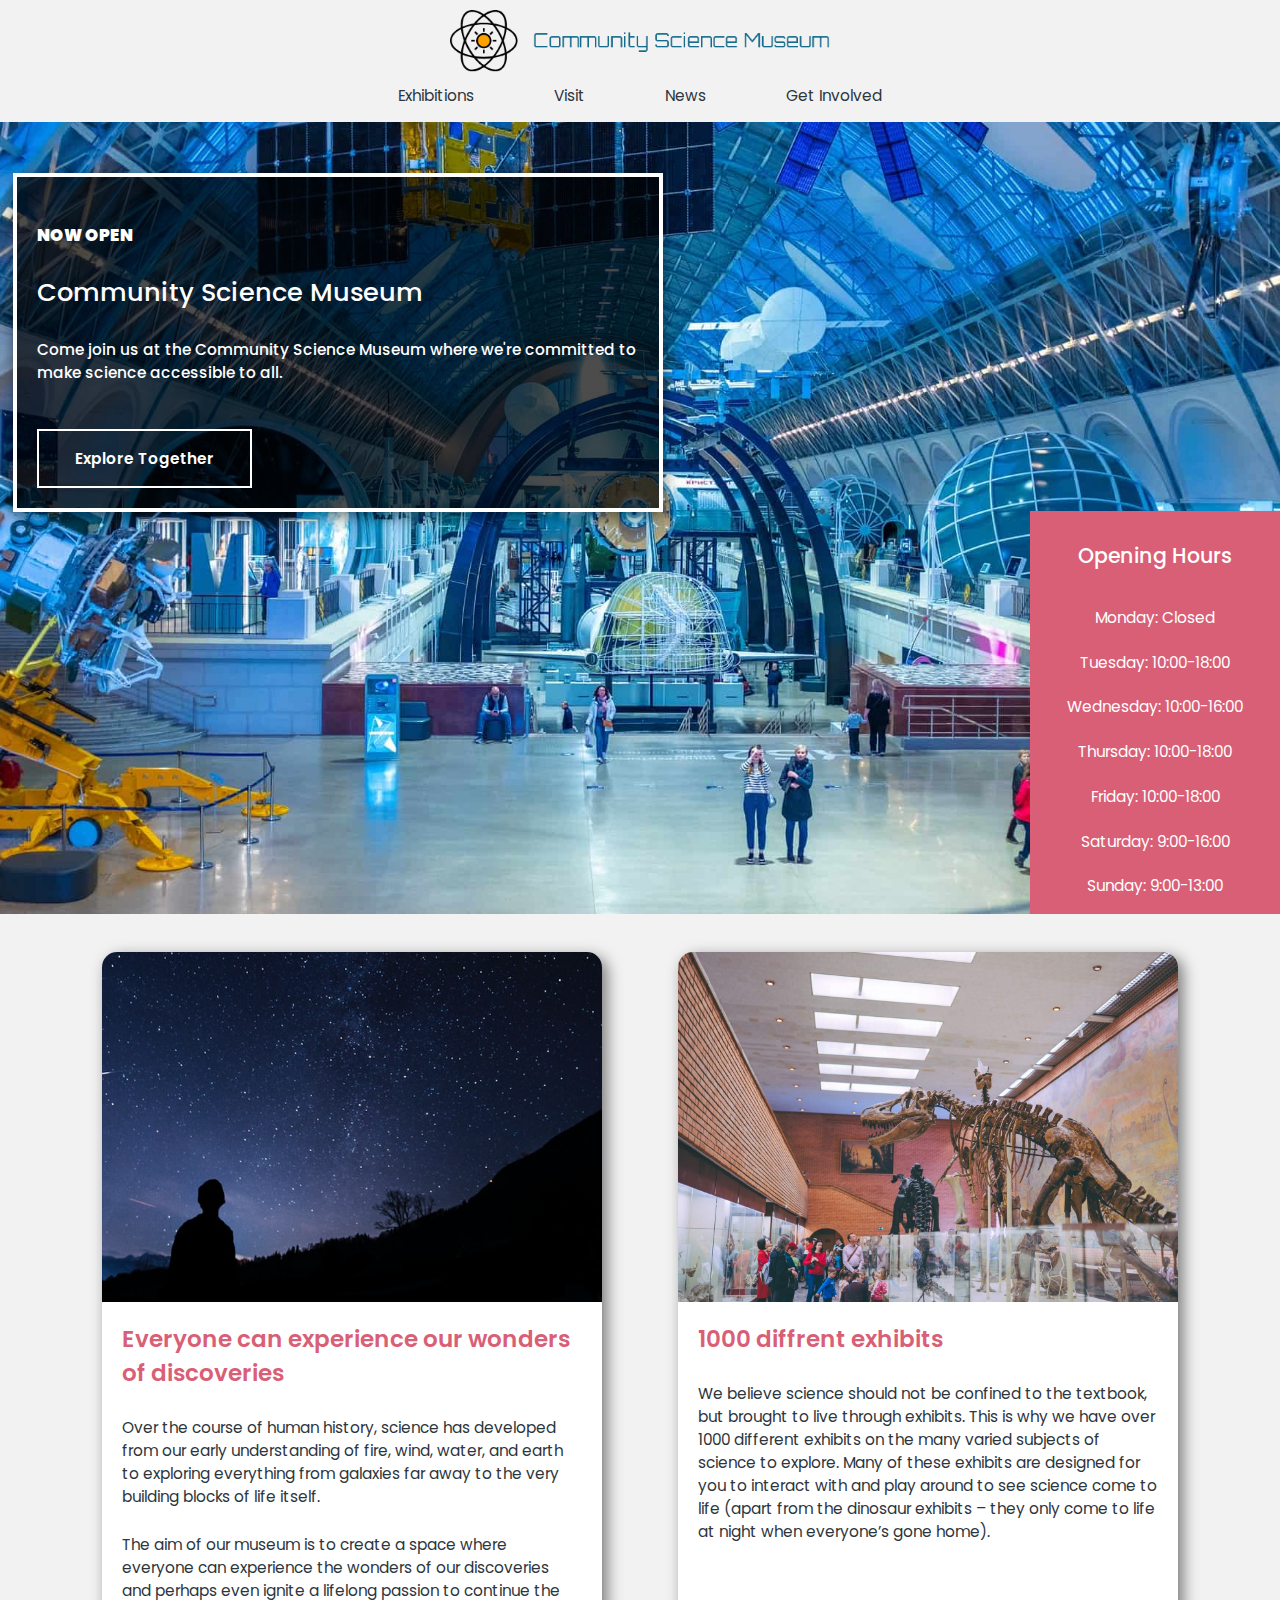
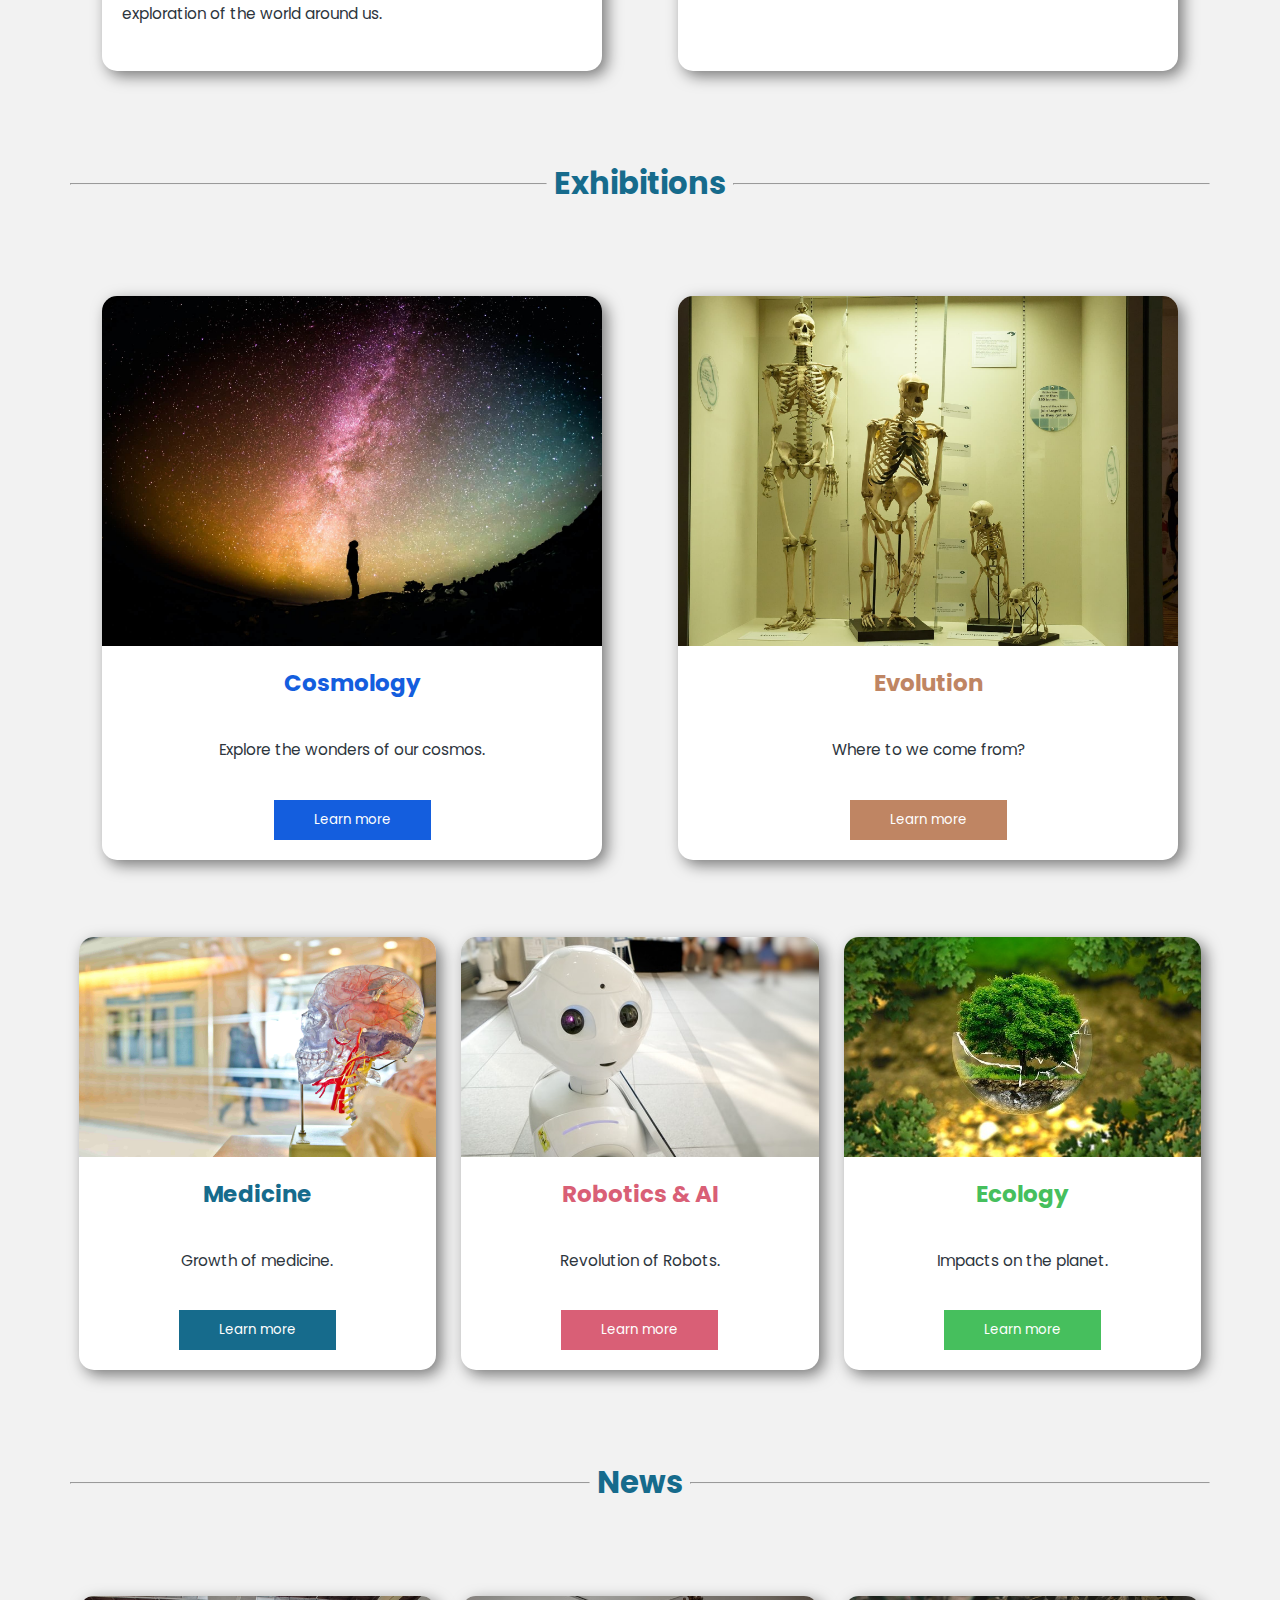
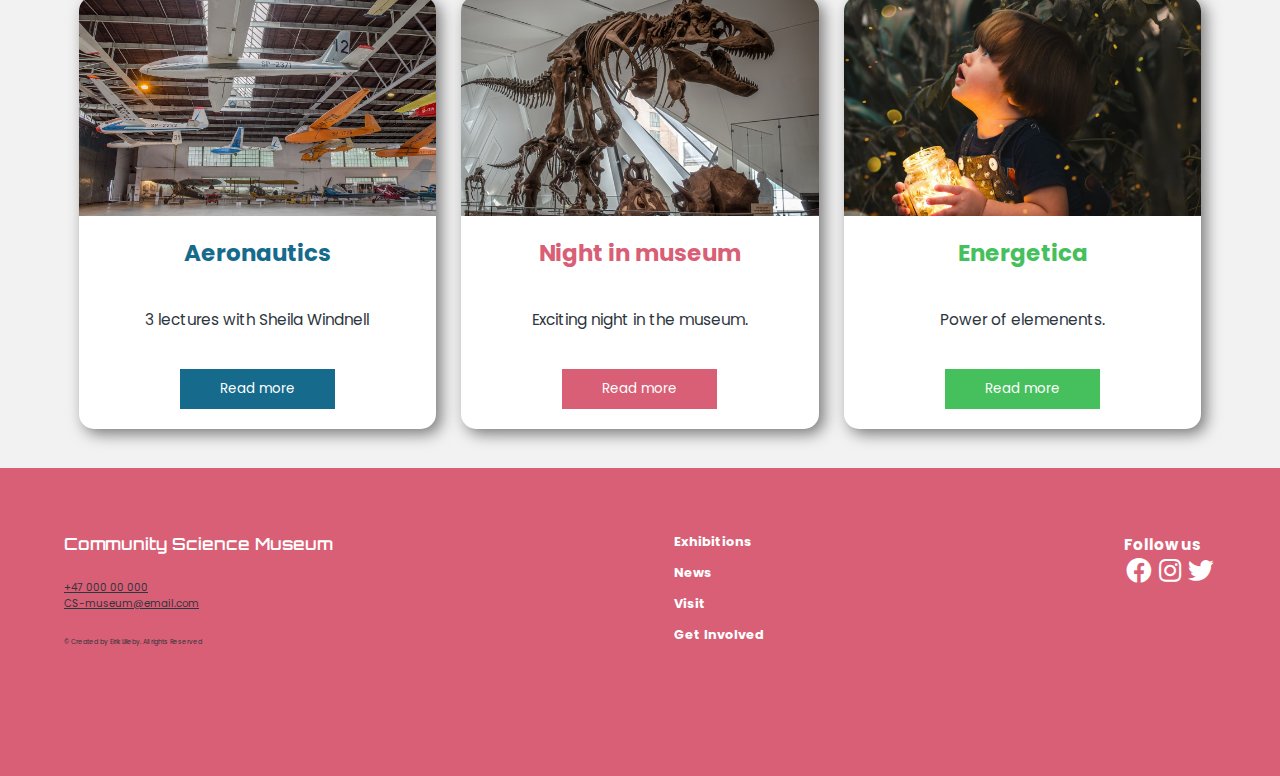
==== index.html @ 8a1fb594 "added explore with grid" ====
<!DOCTYPE html>
<html lang="en">
  <head>
    <meta charset="UTF-8" />
    <meta name="viewport" content="width=device-width, initial-scale=1.0" />
    <head>
      <meta
        name="description"
        content="Community Science Museum where we're committed to make science accessible to all. Many discoveries, many different exhibitons, news, visit, get involved."
      />
    </head>
    <link href="https://cdnjs.cloudflare.com/ajax/libs/font-awesome/5.12.1/css/all.min.css" rel="stylesheet" />
    <link rel="preconnect" href="https://fonts.gstatic.com" />
    <link href="https://fonts.googleapis.com/css2?family=Poppins:wght@400;500;600&display=swap" rel="stylesheet" />
    <link rel="preconnect" href="https://fonts.gstatic.com" />
    <link href="https://fonts.googleapis.com/css2?family=Orbitron:wght@400;700&display=swap" rel="stylesheet" />
    <link rel="stylesheet" href="/styles/style.css" />
    <title>Community Science Museum</title>
  </head>
  <body>
    <header>
      <a href="index.html">
        <img id="logo" src="/images/logo.png" alt="Community Science Museum Logo" />
      </a>
      <label class="hamburger-label" for="hamburger-menu"><i class="fas fa-bars"></i></label>
      <input type="checkbox" id="hamburger-menu" />
      <nav>
        <ul>
          <li><a href="#">Exhibitions</a></li>
          <li><a href="#">Visit</a></li>
          <li><a href="#">News</a></li>
          <li><a href="#">Get Involved</a></li>
        </ul>
      </nav>
    </header>
    <section class="hero">
      <div class="hero-container">
        <div class="container">
          <p><strong>NOW OPEN</strong></p>
          <h1>Community Science Museum</h1>
          <h2>Come join us at the Community Science Museum where we're committed to make science accessible to all.</h2>
          <a href="explore.html"><button class="explore-btn">Explore Together</button></a>
        </div>

        <div class="info">
          <h3>Opening Hours</h3>
          <p>Monday: Closed</p>
          <p>Tuesday: 10:00-18:00</p>
          <p>Wednesday: 10:00-16:00</p>
          <p>Thursday: 10:00-18:00</p>
          <p>Friday: 10:00-18:00</p>
          <p>Saturday: 9:00-16:00</p>
          <p>Sunday: 9:00-13:00</p>
        </div>
      </div>
    </section>

    <section class="info-section">
      <div class="card-container">
        <div class="card1">
          <div class="img-container">
            <img src="/images/discoveries.jpg" alt="Human looking up in the sky" />
          </div>
          <div class="text-container">
            <h4>Everyone can experience our wonders of discoveries</h4>
            <p>
              Over the course of human history, science has developed from our early understanding of fire, wind, water, and earth
              to exploring everything from galaxies far away to the very building blocks of life itself.
            </p>
            <p>
              The aim of our museum is to create a space where everyone can experience the wonders of our discoveries and perhaps
              even ignite a lifelong passion to continue the exploration of the world around us.
            </p>
          </div>
        </div>

        <div class="card1">
          <div class="img-container">
            <img src="/images/exihbits.jpg" alt="exhibtion with dinosaurs and many people" />
          </div>
          <div class="text-container">
            <h4>1000 diffrent exhibits</h4>
            <p>
              We believe science should not be confined to the textbook, but brought to live through exhibits. This is why we have
              over 1000 different exhibits on the many varied subjects of science to explore. Many of these exhibits are designed
              for you to interact with and play around to see science come to life (apart from the dinosaur exhibits – they only
              come to life at night when everyone’s gone home).
            </p>
          </div>
        </div>
      </div>
    </section>

    <section class="exhibition">
      <div class="title">
        <hr />
        <h5>Exhibitions</h5>
        <hr />
      </div>

      <div class="ex-container">
        <div class="card2">
          <div class="img-container2">
            <img src="/images/cosmos.jpg" alt="Human looking into the sky" />
          </div>
          <div class="text-container2">
            <h6 class="cosmo">Cosmology</h6>
            <p>Explore the wonders of our cosmos.</p>
            <button class="card-btn card-btn1">Learn more</button>
          </div>
        </div>

        <div class="card2">
          <div class="img-container2"><img src="/images/evolution.jpg" alt="Three Skeletons in different sizes" /></div>
          <div class="text-container2">
            <h6 class="evo">Evolution</h6>
            <p>Where to we come from?</p>
            <button class="card-btn card-btn2">Learn more</button>
          </div>
        </div>
      </div>

      <div class="ex-container2">
        <div class="card3">
          <div class="img-container3"><img src="/images/biology.jpg" alt="a transparent skull" /></div>
          <div class="text-container3">
            <h6 class="bio">Medicine</h6>
            <p>Growth of medicine.</p>
            <button class="card-btn card-btn3">Learn more</button>
          </div>
        </div>

        <div class="card3">
          <div class="img-container3"><img src="/images/robot.jpg" alt="A little AI robot" /></div>
          <div class="text-container3">
            <h6 class="robot">Robotics & AI</h6>
            <p>Revolution of Robots.</p>
            <button class="card-btn card-btn4">Learn more</button>
          </div>
        </div>

        <div class="card3">
          <div class="img-container3"><img src="/images/ecology.jpg" alt="Green tree in a broken glass" /></div>
          <div class="text-container3">
            <h6 class="eco">Ecology</h6>
            <p>Impacts on the planet.</p>
            <button class="card-btn card-btn5">Learn more</button>
          </div>
        </div>
      </div>
    </section>

    <section class="news">
      <div class="title">
        <hr />
        <h5>News</h5>
        <hr />
      </div>

      <div class="ex-container2">
        <div class="card3">
          <div class="img-container3"><img src="/images/aeuronautics.jpg" alt="Many planes in exhibtion" /></div>
          <div class="text-container3">
            <h6 class="bio">Aeronautics</h6>
            <p>3 lectures with Sheila Windnell</p>
            <button class="card-btn card-btn3">Read more</button>
          </div>
        </div>

        <div class="card3">
          <div class="img-container3"><img src="/images/night.jpg" alt="Many dinosaurs" /></div>
          <div class="text-container3">
            <h6 class="robot">Night in museum</h6>
            <p>Exciting night in the museum.</p>
            <button class="card-btn card-btn4">Read more</button>
          </div>
        </div>

        <div class="card3">
          <div class="img-container3"><img src="/images/energetica.jpg" alt="Kid holding a glass with energy" /></div>
          <div class="text-container3">
            <h6 class="eco">Energetica</h6>
            <p>Power of elemenents.</p>
            <button class="card-btn card-btn5">Read more</button>
          </div>
        </div>
      </div>
    </section>
    <footer>
      <div class="container-footer">
        <div class="footer1">
          <h4 class="title-footer">Community Science Museum</h4>
          <p class="contact">+47 000 00 000 <br />CS-museum@email.com</p>
          <p class="copy">&copy; Created by Eirik Lilleby. All rights Reserved</p>
        </div>
        <div class="footer2">
          <a href="exhibtions.html"><h5>Exhibitions</h5></a>
          <a href="news.html"><h5>News</h5></a>
          <a href="visit.html"><h5>Visit</h5></a>
          <a href="getinvolved.html"><h5>Get Involved</h5></a>
        </div>
        <div class="social-container">
          <h6>Follow us</h6>
          <i class="fab fa-facebook"></i>
          <i class="fab fa-instagram"></i>
          <i class="fab fa-twitter"></i>
        </div>
      </div>
    </footer>
  </body>
</html>
---- styles/style.css ----
/* GLOBAL STYLES */
* {
  margin: 0;
  padding: 0;
  box-sizing: border-box;
  font-family: "Poppins", sans-serif;
}

body {
  background: #f2f2f2;
}

html {
  font-size: 62.5%;
}

a,
li {
  color: #2d353d;
  text-decoration: none;
  list-style: none;
  font-size: 1.2rem;
  padding-bottom: 1rem;
}

h1 {
  font-size: 2rem;
  color: white;
  font-weight: 500;
}

h2 {
  font-size: 1.2rem;
  font-weight: 400;
}

h4 {
  color: #d95f76;
  font-size: 1.8rem;
  font-weight: 600;
}

h5 {
  font-size: 2.4rem;
  color: #166b8c;
}

h6 {
  font-size: 1.8rem;
}

p {
  color: #2d353d;
  font-size: 1.2rem;
}

/* NAV SECTION */

header {
  min-height: 12vh;
  z-index: 100;
  position: static;
}

#logo {
  width: 300px;
  padding: 10px;
}

nav,
#hamburger-menu {
  display: none;
}

nav li,
nav a {
  display: block;
}

nav a {
  text-align: center;
  padding: 2px 0;
}

nav a:hover {
  border: solid #2d353d 2px;
  color: #166b8c;
}

.hamburger-label {
  float: right;
  color: #2d353d;
  padding: 10px;
  font-size: 1.5rem;
  display: block;
  margin-top: 1.2rem;
}

#hamburger-menu:checked ~ nav {
  display: block;
}

/* MAIN PAGE */

.hero {
  min-height: 88vh;
  background: url(/images/community\ science\ museum.jpg);
  background-size: cover;
  background-position: center;
  display: flex;
}

.hero-container {
  width: 100%;
  position: relative;
}

.container {
  box-shadow: 0 5px 15px rgba(0, 0, 0, 0.5);
  background-color: rgba(0, 0, 0, 0.7);
  margin: 4rem 0 0 1rem;
  width: 350px;
  height: auto;
  padding: 20px;
  border: solid 4px white;
}

.container h2 {
  color: white;
  margin-top: 1rem;
  font-weight: 500;
}

.container p {
  color: white;
  font-size: 1.3rem;
  margin-bottom: 1rem;
  font-weight: 600;
}

.explore-btn {
  background: none;
  border: solid 2px white;
  cursor: pointer;
  color: white;
  font-size: 1.2rem;
  font-weight: 600;
  margin-top: 1.5rem;
  padding: 6px 12px;
  transition: 0.8s;
}

.explore-btn:hover {
  background: white;
  color: #d95f76;
}

.info {
  display: flex;
  flex-direction: column;
  align-items: center;
  padding: 10px;
  width: 170px;
  height: 260px;
  position: absolute;
  bottom: 0;
  right: 0;
  background: #d95f76;
}

.info h3 {
  color: white;
  font-weight: 500;
  margin-bottom: 1.5rem;
  font-size: 1.6rem;
}

.info p {
  color: white;
  font-size: 1.2rem;
  font-weight: 400;
  margin: 0.5rem auto;
}

/* INFO CARDS */

.info-section {
  min-height: 60vh;
  display: flex;
  justify-content: center;
}

.card-container {
  width: 90%;
  height: 80%;
  display: flex;
  justify-content: center;
  flex-wrap: wrap;
}

.card1 {
  margin-top: 4rem;
  width: 90%;
  background: white;
  box-shadow: 5px 5px 15px rgba(0, 0, 0, 0.5);
  border-radius: 15px;
  transition: 0.5s ease;
  margin: 3rem;
}

.img-container {
  width: 100%;
  height: 350px;
}

.img-container img {
  border-top-left-radius: 15px;
  border-top-right-radius: 15px;
  height: 100%;
  width: 100%;
  object-fit: cover;
  object-position: 20% 90%;
}

.text-container {
  padding: 20px;
  height: auto;
}

.text-container p {
  margin: 2rem 0;
}

/* EXHIBITONS & NEWS */

.exhibition {
  min-height: 100vh;
}

.title {
  width: 90%;
  display: flex;
  justify-content: center;
  align-items: center;
  margin: 4rem auto;
}

.title hr {
  width: 100%;
  color: #166b8c;
  margin: 0 0.5rem;
}

.ex-container {
  width: 90%;
  height: 80%;
  display: flex;
  margin: auto;
  justify-content: center;
  align-items: center;
  flex-wrap: wrap;
}

.card2 {
  width: 90%;
  height: auto;
  background: white;
  box-shadow: 5px 5px 15px rgba(0, 0, 0, 0.5);
  border-radius: 15px;
  transition: 0.5s ease;
  margin: 3rem 3rem;
}

.img-container2 {
  height: 350px;
}

.img-container2 img,
.img-container3 img {
  height: 100%;
  width: 100%;
  object-fit: cover;
  object-position: 50% 60%;
  border-top-left-radius: 15px;
  border-top-right-radius: 15px;
}

.text-container2,
.text-container3 {
  padding: 20px;
  height: auto;
  text-align: center;
}

.text-container2 p,
.text-container3 p {
  margin: 3rem 0rem;
}

.cosmo {
  color: #145ede;
}

.card-btn {
  padding: 6px 30px;
  border: none;
  color: white;
  transition: 0.8s;
  cursor: pointer;
}

.card-btn1 {
  background: #145ede;
}

.card-btn1:hover {
  color: #145ede;
  background: white;
  border: solid 1px #145ede;
}

.evo {
  color: #bf8563;
}

.card-btn2 {
  background: #bf8563;
}

.card-btn2:hover {
  color: #bf8563;
  background: white;
  border: solid 1px #bf8563;
}

.ex-container2 {
  width: 90%;
  height: auto;
  display: flex;
  margin: auto;
  justify-content: center;
  align-items: center;
  flex-wrap: wrap;
}

.card3 {
  width: 60%;
  height: auto;
  background: white;
  box-shadow: 5px 5px 15px rgba(0, 0, 0, 0.5);
  border-radius: 15px;
  transition: 0.5s ease;
  margin: 3rem 1rem;
}

.img-container3 {
  height: 220px;
}

.bio {
  color: #166b8c;
}

.card-btn3 {
  background: #166b8c;
}

.card-btn3:hover {
  color: #166b8c;
  background: white;
  border: solid 1px #166b8c;
}

.robot {
  color: #d95f76;
}

.card-btn4 {
  background: #d95f76;
}

.card-btn4:hover {
  color: #d95f76;
  background: white;
  border: solid 1px #d95f76;
}

.eco {
  color: #46bf5d;
}

.card-btn5 {
  background: #46bf5d;
}

.card-btn5:hover {
  color: #46bf5d;
  background: white;
  border: solid 1px #46bf5d;
}

/* FOOTER */

footer {
  min-height: 20vh;
  background: #d95f76;
  display: flex;
  justify-content: center;
  align-self: center;
  flex-wrap: wrap;
}

.container-footer {
  width: 90%;
  height: 30vh;
  margin-top: 3rem;
  display: flex;
  align-items: center;
  justify-content: space-between;
}

.title-footer {
  font-family: "Orbitron", sans-serif;
  color: white;
  font-size: 1.3rem;
}

.contact {
  font-size: 0.8rem;
  margin: 2rem 0;
  color: #2d353d;
  text-decoration: underline;
}

.copy {
  font-size: 0.5rem;
}

.footer1 {
  height: 80%;
}

.footer2 {
  height: 80%;
}

.footer2 h5 {
  color: white;
  font-size: 1rem;
  margin-bottom: 1rem;
}

.social-container {
  height: 80%;
  padding-left: 20px;
}

.fa-facebook,
.fa-instagram,
.fa-twitter {
  color: white;
  font-size: 2rem;
  padding: 2px;
  transition: 0.5s;
}

.fa-facebook:hover,
.fa-instagram:hover,
.fa-twitter:hover {
  color: #166b8c;
}

.social-container h6 {
  font-size: 1.2rem;
  color: white;
}

/* MEDIA QUEIRES */

@media (min-width: 768px) {
  /* NAV */

  #logo {
    width: 400px;
    display: flex;
    margin: auto;
  }
  nav {
    display: inline-block;
    display: flex;
    justify-content: center;
  }
  .hamburger-label {
    display: none;
  }
  nav a:hover {
    border: none;
  }
  ul {
    display: flex;
    justify-content: center;
  }
  nav a {
    padding: 2px 40px;
    display: inline-block;
  }

  /* HERO SECTION */

  .container {
    width: 450px;
  }
  .info {
    width: 200px;
  }

  /* INFO CARDS */
  .card-container {
    flex-wrap: nowrap;
  }

  /* EXHIBITONS */
  .ex-container,
  .ex-container2 {
    flex-wrap: nowrap;
  }
}

/* INFO CARDS */

@media (min-width: 992px) {
  /* GLOBAL STYLES */

  html {
    font-size: 80%;
  }

  /* HERO SECTION */

  .container {
    width: 650px;
    height: auto;
  }

  .container p {
    margin: 2rem 0;
  }

  .container h2 {
    margin: 2rem 0;
  }
  .explore-btn {
    padding: 16px 36px;
  }
  .info {
    width: 250px;
    height: auto;
  }
  .info h3 {
    margin-top: 1.5rem;
  }
  .info p {
    margin-top: 1.2rem;
  }

  /* INFO CARDS */
  .card1:hover {
    transform: scale(1.1);
  }

  /* EXHIBTION */
  .card2:hover {
    transform: scale(1.1);
  }
  .card3:hover {
    transform: scale(1.1);
  }
  .card3 {
    width: 31%;
  }

  .card-btn {
    padding: 10px 40px;
  }
}
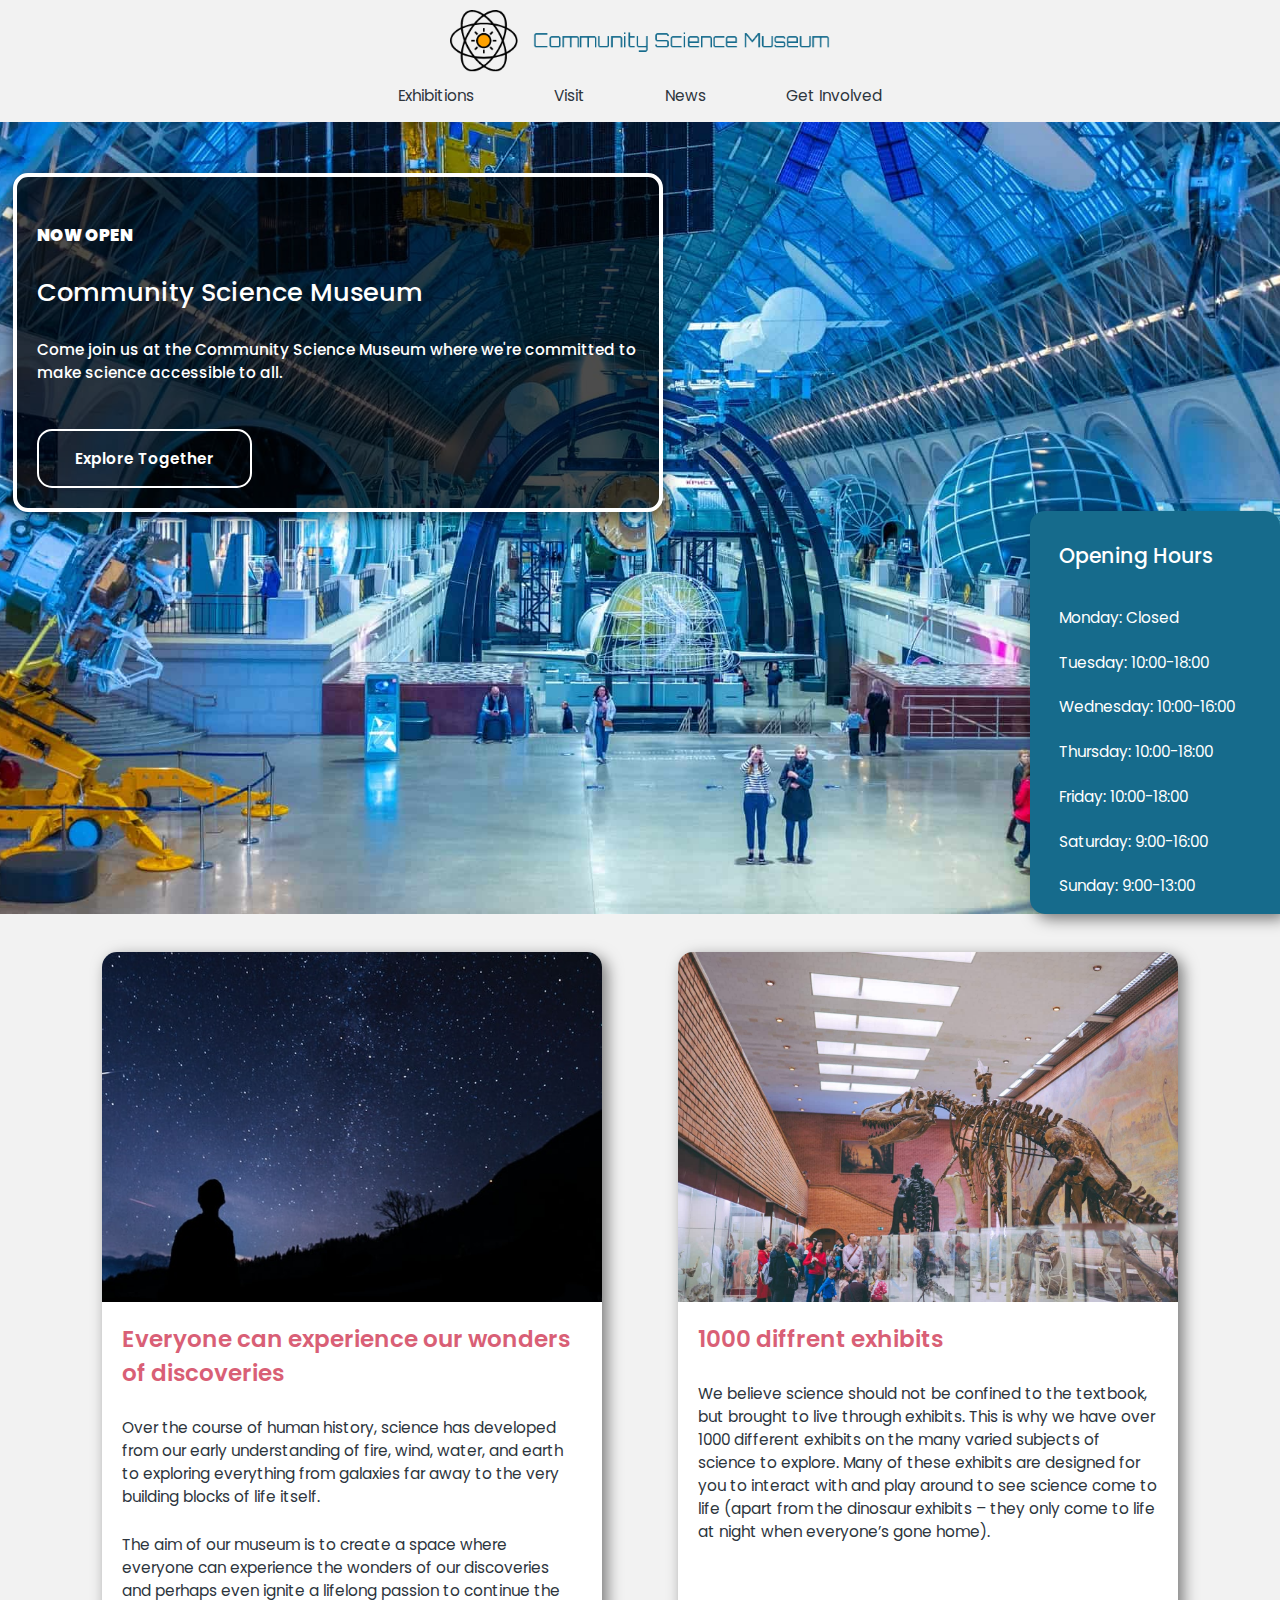
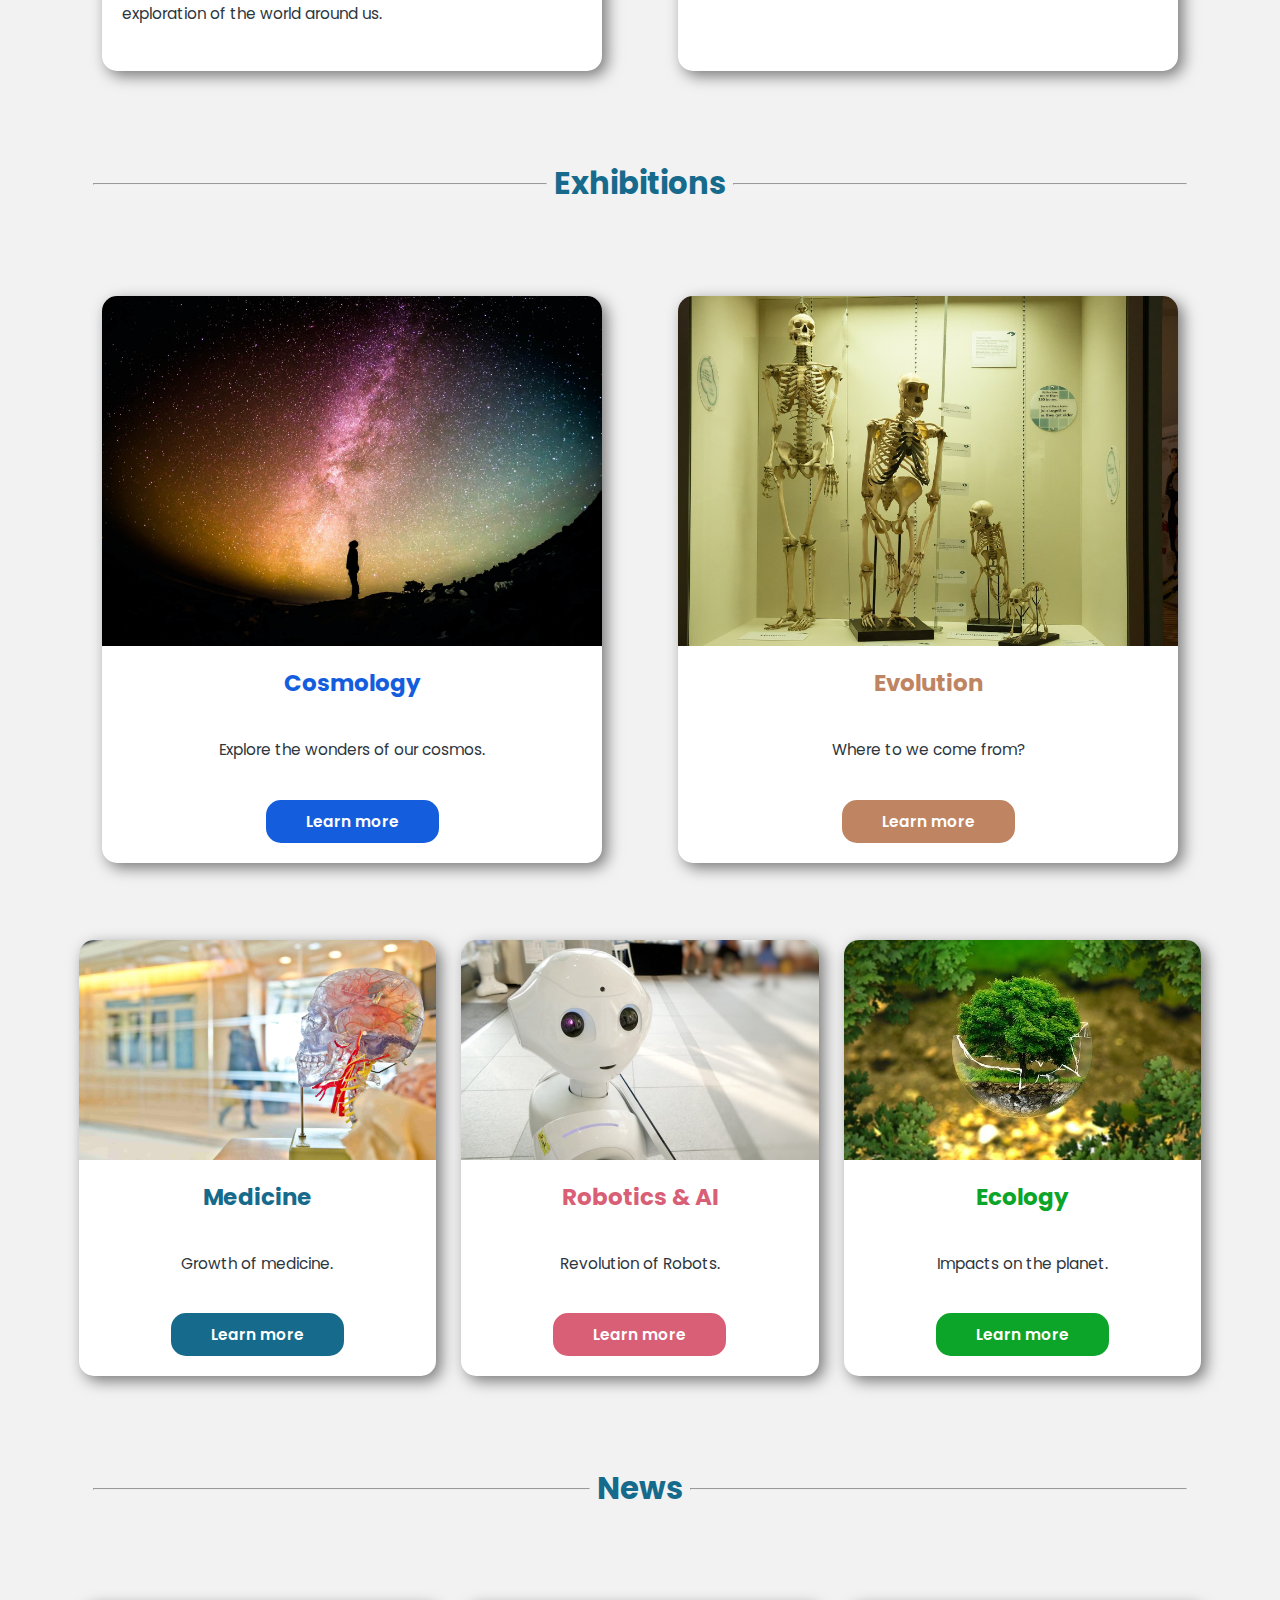
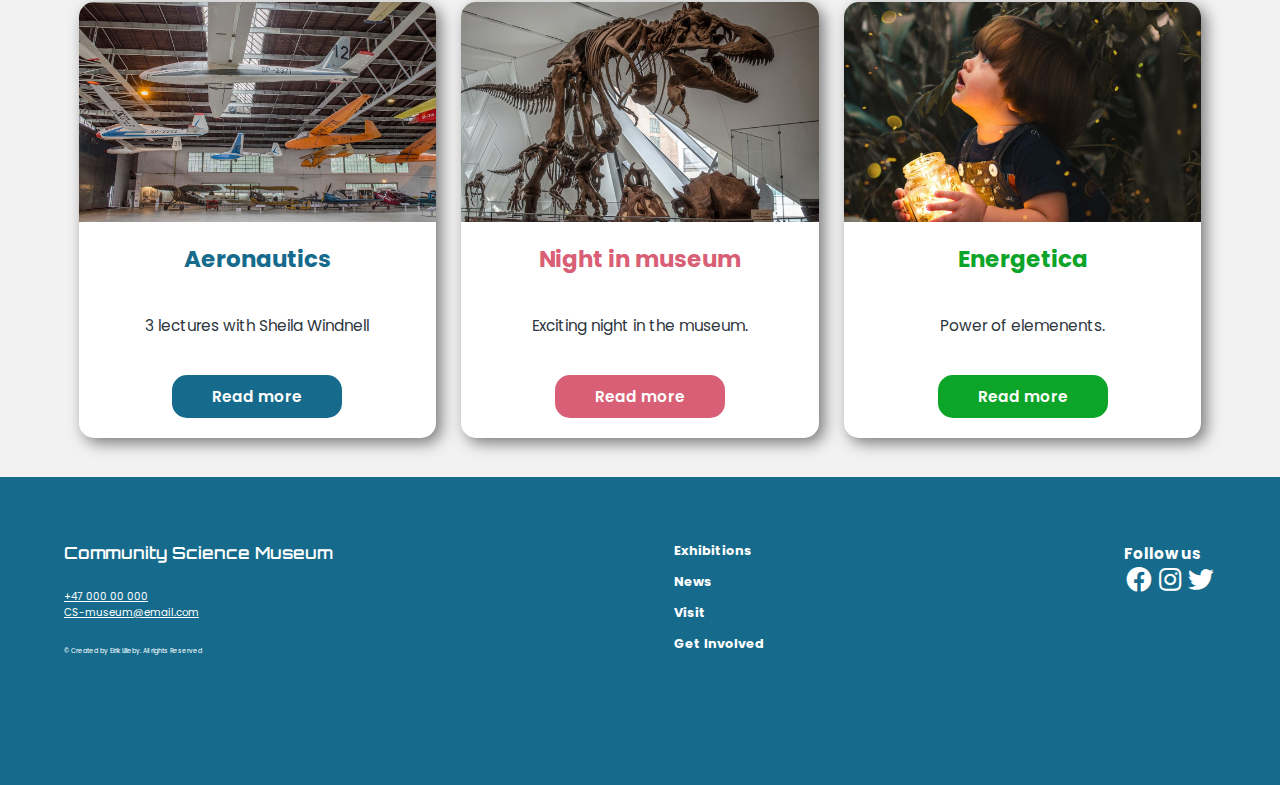
==== commit cddd97aa: "fininshed everything, contrast, links, media queires" ====
--- a/index.html
+++ b/index.html
@@ -6,7 +6,7 @@
     <head>
       <meta
         name="description"
-        content="Community Science Museum where we're committed to make science accessible to all. Many discoveries, many different exhibitons, news, visit, get involved."
+        content="Community Science Museum where we're committed to make science accessible to all. Many discoveries, many different exhibitons, news, visit us, get involved."
       />
     </head>
     <link href="https://cdnjs.cloudflare.com/ajax/libs/font-awesome/5.12.1/css/all.min.css" rel="stylesheet" />
@@ -20,16 +20,20 @@
   <body>
     <header>
       <a href="index.html">
-        <img id="logo" src="/images/logo.png" alt="Community Science Museum Logo" />
+        <img
+          id="logo"
+          src="/images/logo.png"
+          alt="Community Science Museum Logo. With a athem and a orange sun in the middle. "
+        />
       </a>
       <label class="hamburger-label" for="hamburger-menu"><i class="fas fa-bars"></i></label>
       <input type="checkbox" id="hamburger-menu" />
       <nav>
         <ul>
-          <li><a href="#">Exhibitions</a></li>
-          <li><a href="#">Visit</a></li>
-          <li><a href="#">News</a></li>
-          <li><a href="#">Get Involved</a></li>
+          <li><a href="exhibitions.html">Exhibitions</a></li>
+          <li><a href="visit.html">Visit</a></li>
+          <li><a href="news.html">News</a></li>
+          <li><a href="getinvolved.html">Get Involved</a></li>
         </ul>
       </nav>
     </header>
@@ -55,137 +59,152 @@
       </div>
     </section>
 
-    <section class="info-section">
-      <div class="card-container">
-        <div class="card1">
-          <div class="img-container">
-            <img src="/images/discoveries.jpg" alt="Human looking up in the sky" />
-          </div>
-          <div class="text-container">
-            <h4>Everyone can experience our wonders of discoveries</h4>
-            <p>
-              Over the course of human history, science has developed from our early understanding of fire, wind, water, and earth
-              to exploring everything from galaxies far away to the very building blocks of life itself.
-            </p>
-            <p>
-              The aim of our museum is to create a space where everyone can experience the wonders of our discoveries and perhaps
-              even ignite a lifelong passion to continue the exploration of the world around us.
-            </p>
-          </div>
-        </div>
-
-        <div class="card1">
-          <div class="img-container">
-            <img src="/images/exihbits.jpg" alt="exhibtion with dinosaurs and many people" />
-          </div>
-          <div class="text-container">
-            <h4>1000 diffrent exhibits</h4>
-            <p>
-              We believe science should not be confined to the textbook, but brought to live through exhibits. This is why we have
-              over 1000 different exhibits on the many varied subjects of science to explore. Many of these exhibits are designed
-              for you to interact with and play around to see science come to life (apart from the dinosaur exhibits – they only
-              come to life at night when everyone’s gone home).
-            </p>
-          </div>
-        </div>
-      </div>
-    </section>
-
-    <section class="exhibition">
-      <div class="title">
-        <hr />
-        <h5>Exhibitions</h5>
-        <hr />
-      </div>
-
-      <div class="ex-container">
-        <div class="card2">
-          <div class="img-container2">
-            <img src="/images/cosmos.jpg" alt="Human looking into the sky" />
-          </div>
-          <div class="text-container2">
-            <h6 class="cosmo">Cosmology</h6>
-            <p>Explore the wonders of our cosmos.</p>
-            <button class="card-btn card-btn1">Learn more</button>
-          </div>
-        </div>
-
-        <div class="card2">
-          <div class="img-container2"><img src="/images/evolution.jpg" alt="Three Skeletons in different sizes" /></div>
-          <div class="text-container2">
-            <h6 class="evo">Evolution</h6>
-            <p>Where to we come from?</p>
-            <button class="card-btn card-btn2">Learn more</button>
-          </div>
-        </div>
-      </div>
-
-      <div class="ex-container2">
-        <div class="card3">
-          <div class="img-container3"><img src="/images/biology.jpg" alt="a transparent skull" /></div>
-          <div class="text-container3">
-            <h6 class="bio">Medicine</h6>
-            <p>Growth of medicine.</p>
-            <button class="card-btn card-btn3">Learn more</button>
-          </div>
-        </div>
-
-        <div class="card3">
-          <div class="img-container3"><img src="/images/robot.jpg" alt="A little AI robot" /></div>
-          <div class="text-container3">
-            <h6 class="robot">Robotics & AI</h6>
-            <p>Revolution of Robots.</p>
-            <button class="card-btn card-btn4">Learn more</button>
-          </div>
-        </div>
-
-        <div class="card3">
-          <div class="img-container3"><img src="/images/ecology.jpg" alt="Green tree in a broken glass" /></div>
-          <div class="text-container3">
-            <h6 class="eco">Ecology</h6>
-            <p>Impacts on the planet.</p>
-            <button class="card-btn card-btn5">Learn more</button>
-          </div>
-        </div>
-      </div>
-    </section>
-
-    <section class="news">
-      <div class="title">
-        <hr />
-        <h5>News</h5>
-        <hr />
-      </div>
-
-      <div class="ex-container2">
-        <div class="card3">
-          <div class="img-container3"><img src="/images/aeuronautics.jpg" alt="Many planes in exhibtion" /></div>
-          <div class="text-container3">
-            <h6 class="bio">Aeronautics</h6>
-            <p>3 lectures with Sheila Windnell</p>
-            <button class="card-btn card-btn3">Read more</button>
-          </div>
-        </div>
-
-        <div class="card3">
-          <div class="img-container3"><img src="/images/night.jpg" alt="Many dinosaurs" /></div>
-          <div class="text-container3">
-            <h6 class="robot">Night in museum</h6>
-            <p>Exciting night in the museum.</p>
-            <button class="card-btn card-btn4">Read more</button>
-          </div>
-        </div>
-
-        <div class="card3">
-          <div class="img-container3"><img src="/images/energetica.jpg" alt="Kid holding a glass with energy" /></div>
-          <div class="text-container3">
-            <h6 class="eco">Energetica</h6>
-            <p>Power of elemenents.</p>
-            <button class="card-btn card-btn5">Read more</button>
-          </div>
-        </div>
-      </div>
-    </section>
+    <main>
+      <section class="info-section">
+        <div class="card-container">
+          <div class="card1">
+            <div class="img-container">
+              <img src="/images/discoveries.jpg" alt="Human looking up in blue sky with many stars" />
+            </div>
+            <div class="text-container">
+              <h4>Everyone can experience our wonders of discoveries</h4>
+              <p>
+                Over the course of human history, science has developed from our early understanding of fire, wind, water, and
+                earth to exploring everything from galaxies far away to the very building blocks of life itself.
+              </p>
+              <p>
+                The aim of our museum is to create a space where everyone can experience the wonders of our discoveries and
+                perhaps even ignite a lifelong passion to continue the exploration of the world around us.
+              </p>
+            </div>
+          </div>
+
+          <div class="card1">
+            <div class="img-container">
+              <img src="/images/exihbits.jpg" alt="exhibtion with dinosaurs and many people" />
+            </div>
+            <div class="text-container">
+              <h4>1000 diffrent exhibits</h4>
+              <p>
+                We believe science should not be confined to the textbook, but brought to live through exhibits. This is why we
+                have over 1000 different exhibits on the many varied subjects of science to explore. Many of these exhibits are
+                designed for you to interact with and play around to see science come to life (apart from the dinosaur exhibits –
+                they only come to life at night when everyone’s gone home).
+              </p>
+            </div>
+          </div>
+        </div>
+      </section>
+
+      <section class="exhibition">
+        <div class="title">
+          <hr />
+          <h5>Exhibitions</h5>
+          <hr />
+        </div>
+
+        <div class="ex-container">
+          <div class="card2">
+            <div class="img-container2">
+              <img src="/images/cosmos.jpg" alt="Human looking into a colorful sky with many stars" />
+            </div>
+            <div class="text-container2">
+              <h6 class="cosmo">Cosmology</h6>
+              <p>Explore the wonders of our cosmos.</p>
+              <a href="exhibitions.html#cosmos"><button class="card-btn card-btn1">Learn more</button></a>
+            </div>
+          </div>
+
+          <div class="card2">
+            <div class="img-container2"><img src="/images/evolution.jpg" alt="Three Skeletons in different sizes" /></div>
+            <div class="text-container2">
+              <h6 class="evo">Evolution</h6>
+              <p>Where to we come from?</p>
+              <a href="exhibitions.html#evolution"><button class="card-btn card-btn2">Learn more</button></a>
+            </div>
+          </div>
+        </div>
+
+        <div class="ex-container2">
+          <div class="card3">
+            <div class="img-container3"><img src="/images/biology.jpg" alt="a transparent skull" /></div>
+            <div class="text-container3">
+              <h6 class="bio">Medicine</h6>
+              <p>Growth of medicine.</p>
+              <a href="exhibitions.html#biology"><button class="card-btn card-btn3">Learn more</button></a>
+            </div>
+          </div>
+
+          <div class="card3">
+            <div class="img-container3"><img src="/images/robot.jpg" alt="A little white AI robot" /></div>
+            <div class="text-container3">
+              <h6 class="robot">Robotics & AI</h6>
+              <p>Revolution of Robots.</p>
+              <a href="exhibitions.html#robot"><button class="card-btn card-btn4">Learn more</button></a>
+            </div>
+          </div>
+
+          <div class="card3">
+            <div class="img-container3"><img src="/images/ecology.jpg" alt="Green tree in a broken glass" /></div>
+            <div class="text-container3">
+              <h6 class="eco">Ecology</h6>
+              <p>Impacts on the planet.</p>
+              <a href="exhibitions.html#ecology"><button class="card-btn card-btn5">Learn more</button></a>
+            </div>
+          </div>
+        </div>
+      </section>
+
+      <section class="news">
+        <div class="title">
+          <hr />
+          <h5>News</h5>
+          <hr />
+        </div>
+
+        <div class="ex-container2">
+          <div class="card3">
+            <div class="img-container3">
+              <img
+                src="/images/aeuronautics.jpg"
+                alt="Many different planes hanging in hangar. White plane, orange plane, blue plane and brown plan"
+              />
+            </div>
+            <div class="text-container3">
+              <h6 class="bio">Aeronautics</h6>
+              <p>3 lectures with Sheila Windnell</p>
+              <button class="card-btn card-btn3">Read more</button>
+            </div>
+          </div>
+
+          <div class="card3">
+            <div class="img-container3">
+              <img src="/images/night.jpg" alt="Bones of old dinosaurs standing in a exhibtion. tyranosaur rex." />
+            </div>
+            <div class="text-container3">
+              <h6 class="robot">Night in museum</h6>
+              <p>Exciting night in the museum.</p>
+              <button class="card-btn card-btn4">Read more</button>
+            </div>
+          </div>
+
+          <div class="card3">
+            <div class="img-container3">
+              <img
+                src="/images/energetica.jpg"
+                alt="a little kid holding a glass with sprouting energy with a big green plant in background"
+              />
+            </div>
+            <div class="text-container3">
+              <h6 class="eco">Energetica</h6>
+              <p>Power of elemenents.</p>
+              <button class="card-btn card-btn5">Read more</button>
+            </div>
+          </div>
+        </div>
+      </section>
+    </main>
+
     <footer>
       <div class="container-footer">
         <div class="footer1">
--- a/styles/style.css
+++ b/styles/style.css
@@ -83,7 +83,7 @@
 }
 
 nav a:hover {
-  border: solid #2d353d 2px;
+  font-weight: 600;
   color: #166b8c;
 }
 
@@ -123,6 +123,8 @@
   height: auto;
   padding: 20px;
   border: solid 4px white;
+  border-radius: 15px;
+  z-index: 2;
 }
 
 .container h2 {
@@ -148,24 +150,29 @@
   margin-top: 1.5rem;
   padding: 6px 12px;
   transition: 0.8s;
+  border-radius: 15px;
 }
 
 .explore-btn:hover {
   background: white;
-  color: #d95f76;
+  color: #166b8c;
 }
 
 .info {
   display: flex;
   flex-direction: column;
-  align-items: center;
   padding: 10px;
   width: 170px;
-  height: 260px;
+  height: 300px;
   position: absolute;
   bottom: 0;
   right: 0;
-  background: #d95f76;
+  background: #166b8c;
+  box-shadow: 5px 5px 15px rgba(0, 0, 0, 0.5);
+  border-bottom-left-radius: 15px;
+  border-top-left-radius: 15px;
+  border-top-right-radius: 15px;
+  z-index: 1;
 }
 
 .info h3 {
@@ -173,13 +180,14 @@
   font-weight: 500;
   margin-bottom: 1.5rem;
   font-size: 1.6rem;
+  margin-left: 1.5rem;
 }
 
 .info p {
   color: white;
   font-size: 1.2rem;
   font-weight: 400;
-  margin: 0.5rem auto;
+  margin: 0.5rem 0 0.5rem 1.5rem;
 }
 
 /* INFO CARDS */
@@ -238,7 +246,7 @@
 }
 
 .title {
-  width: 90%;
+  width: 86.5%;
   display: flex;
   justify-content: center;
   align-items: center;
@@ -305,8 +313,11 @@
   padding: 6px 30px;
   border: none;
   color: white;
+  font-weight: 600;
+  font-size: 1.2rem;
   transition: 0.8s;
   cursor: pointer;
+  border-radius: 15px;
 }
 
 .card-btn1 {
@@ -344,7 +355,7 @@
 }
 
 .card3 {
-  width: 60%;
+  width: 90%;
   height: auto;
   background: white;
   box-shadow: 5px 5px 15px rgba(0, 0, 0, 0.5);
@@ -386,24 +397,23 @@
 }
 
 .eco {
-  color: #46bf5d;
+  color: #0ca429;
 }
 
 .card-btn5 {
-  background: #46bf5d;
+  background: #0ca429;
 }
 
 .card-btn5:hover {
-  color: #46bf5d;
-  background: white;
-  border: solid 1px #46bf5d;
+  color: #0ca429;
+  background: white;
+  border: solid 1px#0CA429;
 }
 
 /* FOOTER */
-
 footer {
   min-height: 20vh;
-  background: #d95f76;
+  background: #166b8c;
   display: flex;
   justify-content: center;
   align-self: center;
@@ -428,12 +438,13 @@
 .contact {
   font-size: 0.8rem;
   margin: 2rem 0;
-  color: #2d353d;
+  color: white;
   text-decoration: underline;
 }
 
 .copy {
   font-size: 0.5rem;
+  color: white;
 }
 
 .footer1 {
@@ -448,6 +459,11 @@
   color: white;
   font-size: 1rem;
   margin-bottom: 1rem;
+  transition: 0.5s;
+}
+
+.footer2 h5:hover {
+  color: #2d353d;
 }
 
 .social-container {
@@ -467,7 +483,8 @@
 .fa-facebook:hover,
 .fa-instagram:hover,
 .fa-twitter:hover {
-  color: #166b8c;
+  color: #2d353d;
+  cursor: pointer;
 }
 
 .social-container h6 {
@@ -563,11 +580,6 @@
     margin-top: 1.2rem;
   }
 
-  /* INFO CARDS */
-  .card1:hover {
-    transform: scale(1.1);
-  }
-
   /* EXHIBTION */
   .card2:hover {
     transform: scale(1.1);
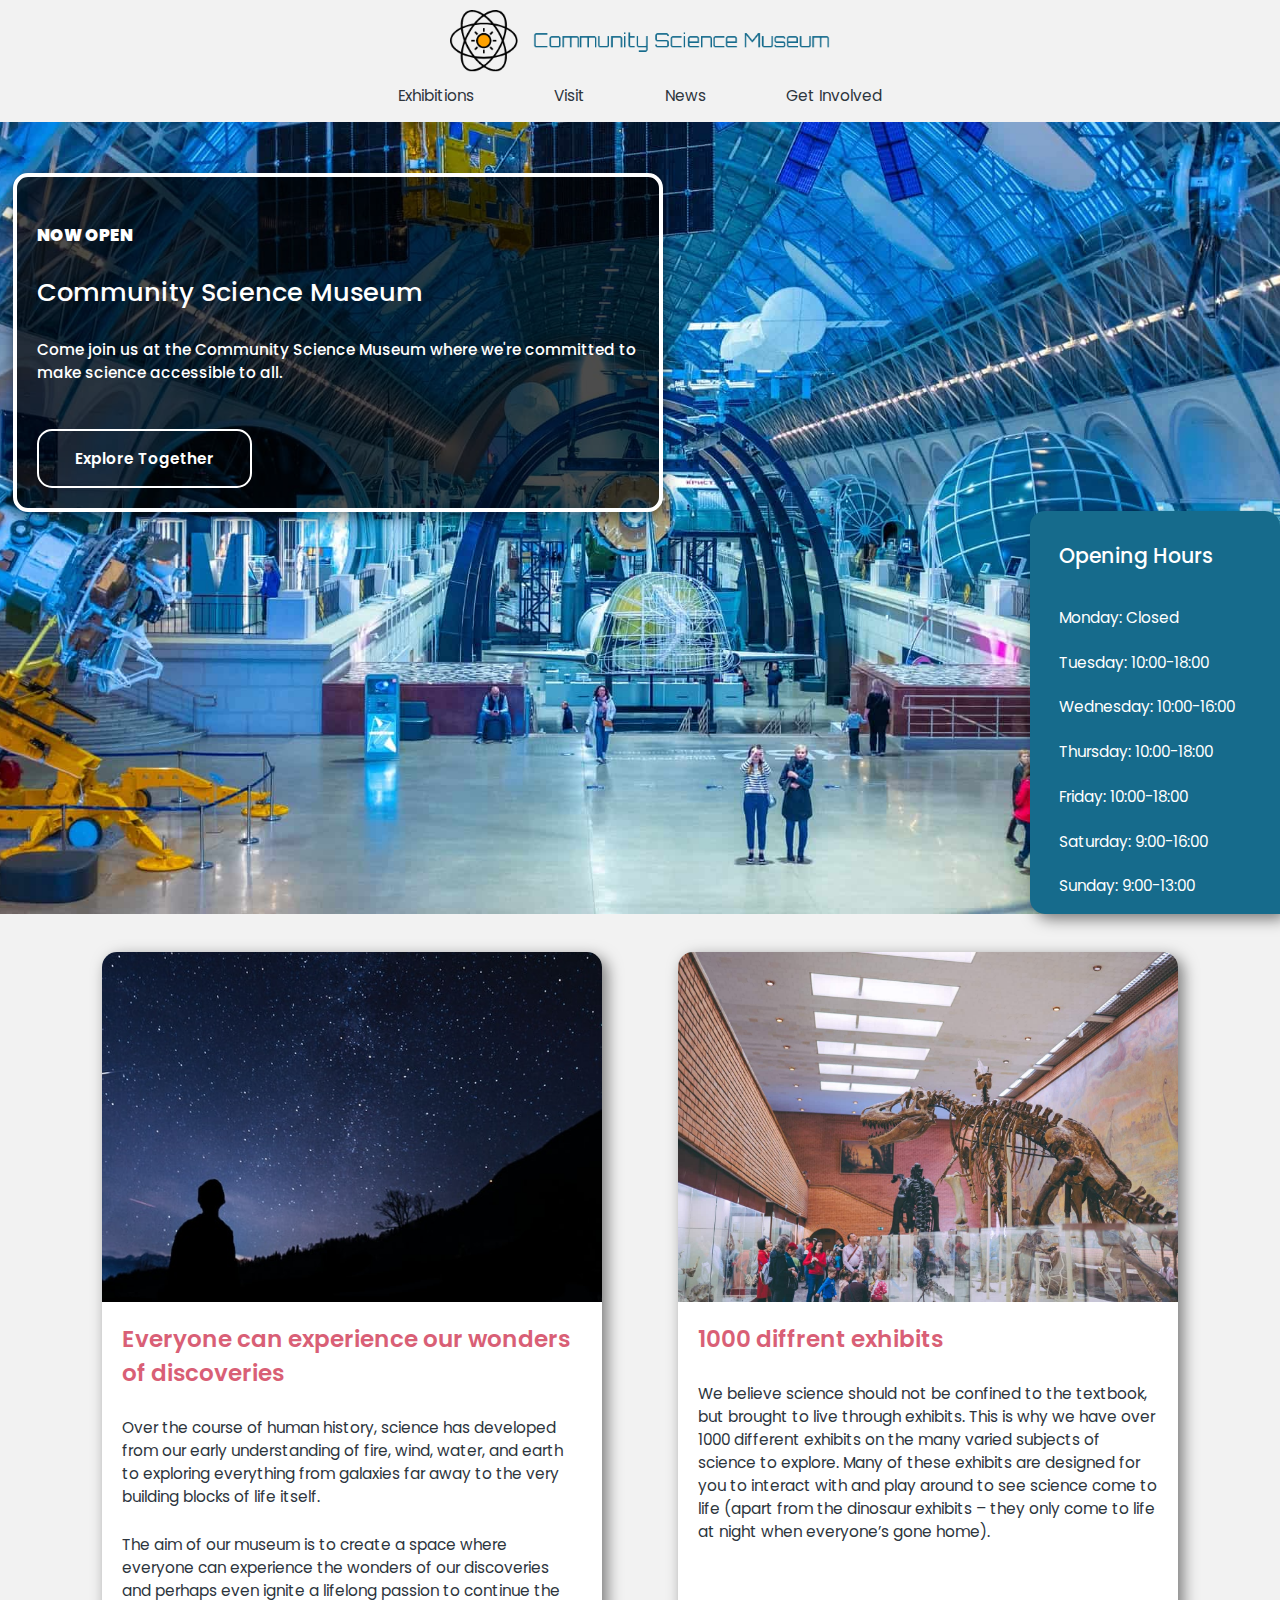
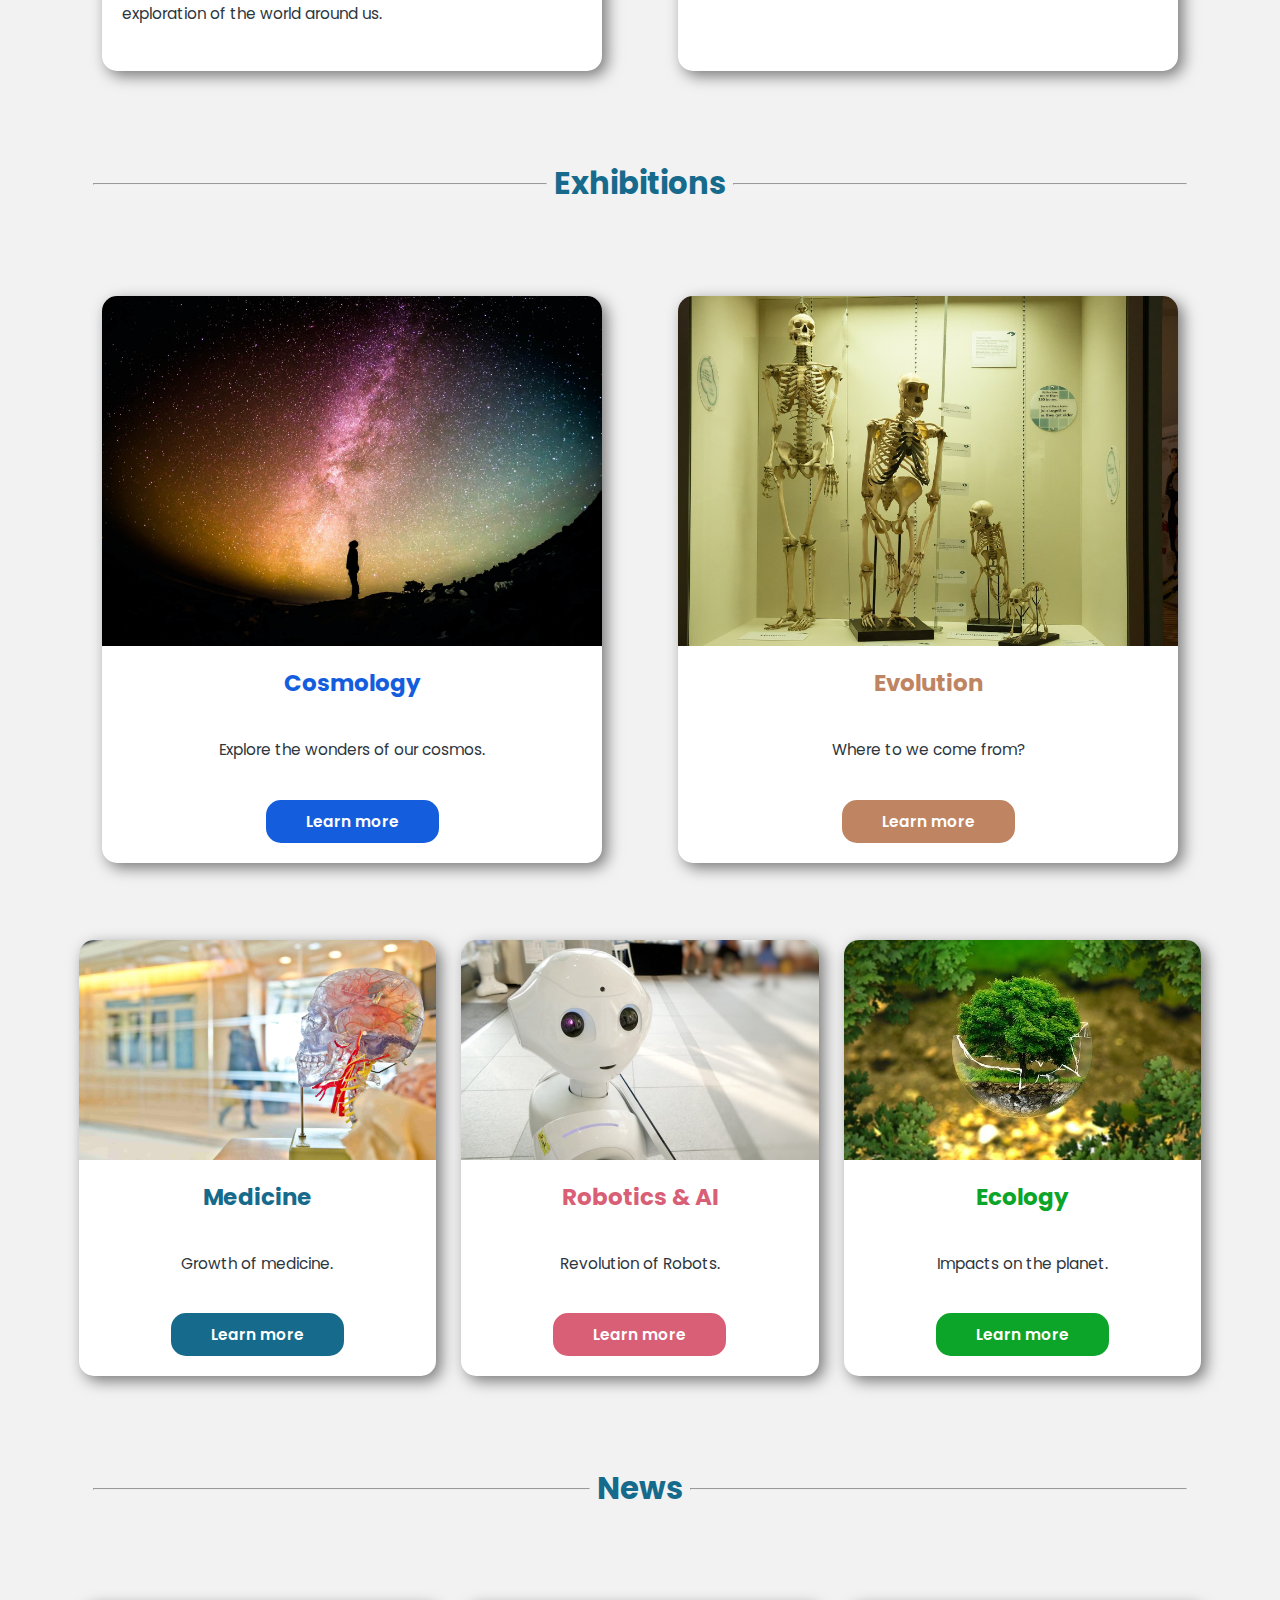
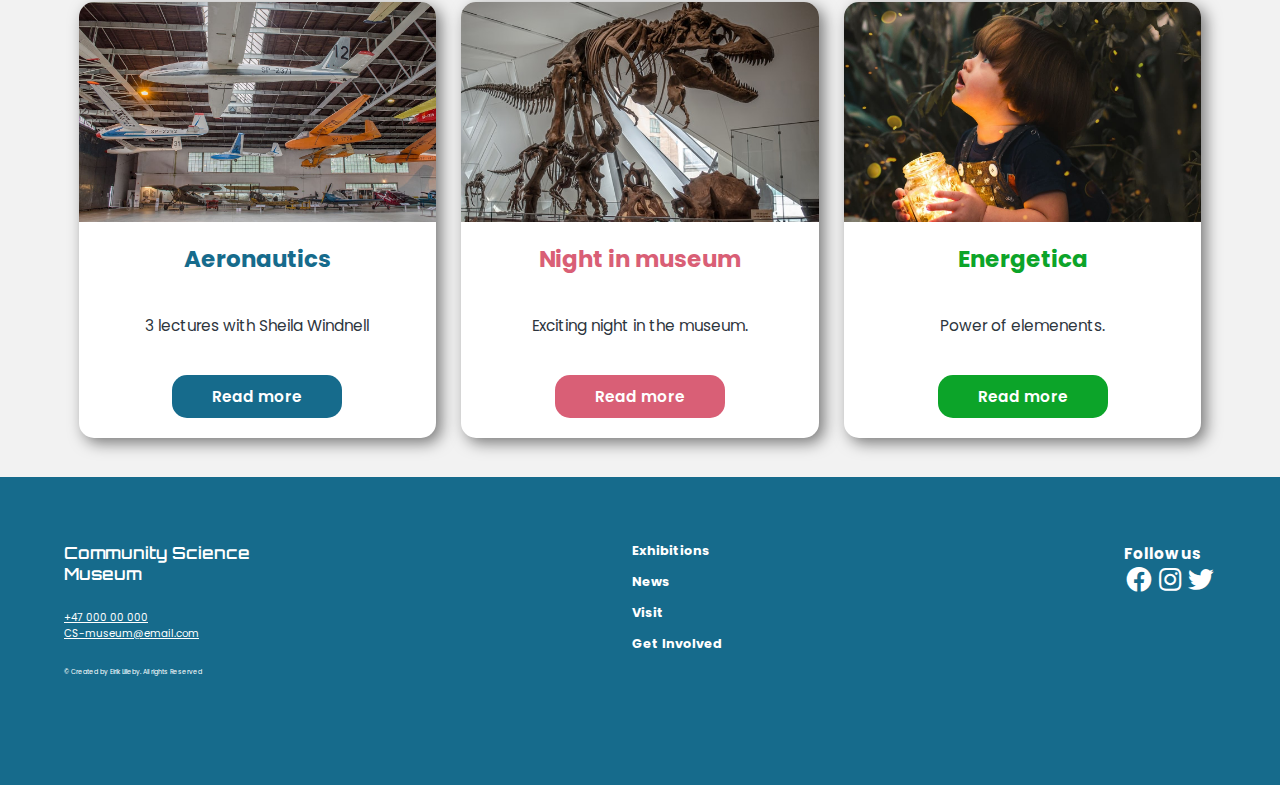
==== commit 12b11008: "fixed small bugs" ====
--- a/index.html
+++ b/index.html
@@ -173,7 +173,7 @@
             <div class="text-container3">
               <h6 class="bio">Aeronautics</h6>
               <p>3 lectures with Sheila Windnell</p>
-              <button class="card-btn card-btn3">Read more</button>
+              <a href="news.html#aero"><button class="card-btn card-btn3">Read more</button></a>
             </div>
           </div>
 
@@ -184,7 +184,7 @@
             <div class="text-container3">
               <h6 class="robot">Night in museum</h6>
               <p>Exciting night in the museum.</p>
-              <button class="card-btn card-btn4">Read more</button>
+              <a href="news.html#night"><button class="card-btn card-btn4">Read more</button></a>
             </div>
           </div>
 
@@ -198,7 +198,7 @@
             <div class="text-container3">
               <h6 class="eco">Energetica</h6>
               <p>Power of elemenents.</p>
-              <button class="card-btn card-btn5">Read more</button>
+              <a href="news.html#energy"><button class="card-btn card-btn5">Read more</button></a>
             </div>
           </div>
         </div>
@@ -208,12 +208,15 @@
     <footer>
       <div class="container-footer">
         <div class="footer1">
-          <h4 class="title-footer">Community Science Museum</h4>
+          <h4 class="title-footer">
+            Community Science <br />
+            Museum
+          </h4>
           <p class="contact">+47 000 00 000 <br />CS-museum@email.com</p>
           <p class="copy">&copy; Created by Eirik Lilleby. All rights Reserved</p>
         </div>
         <div class="footer2">
-          <a href="exhibtions.html"><h5>Exhibitions</h5></a>
+          <a href="exhibitions.html"><h5>Exhibitions</h5></a>
           <a href="news.html"><h5>News</h5></a>
           <a href="visit.html"><h5>Visit</h5></a>
           <a href="getinvolved.html"><h5>Get Involved</h5></a>
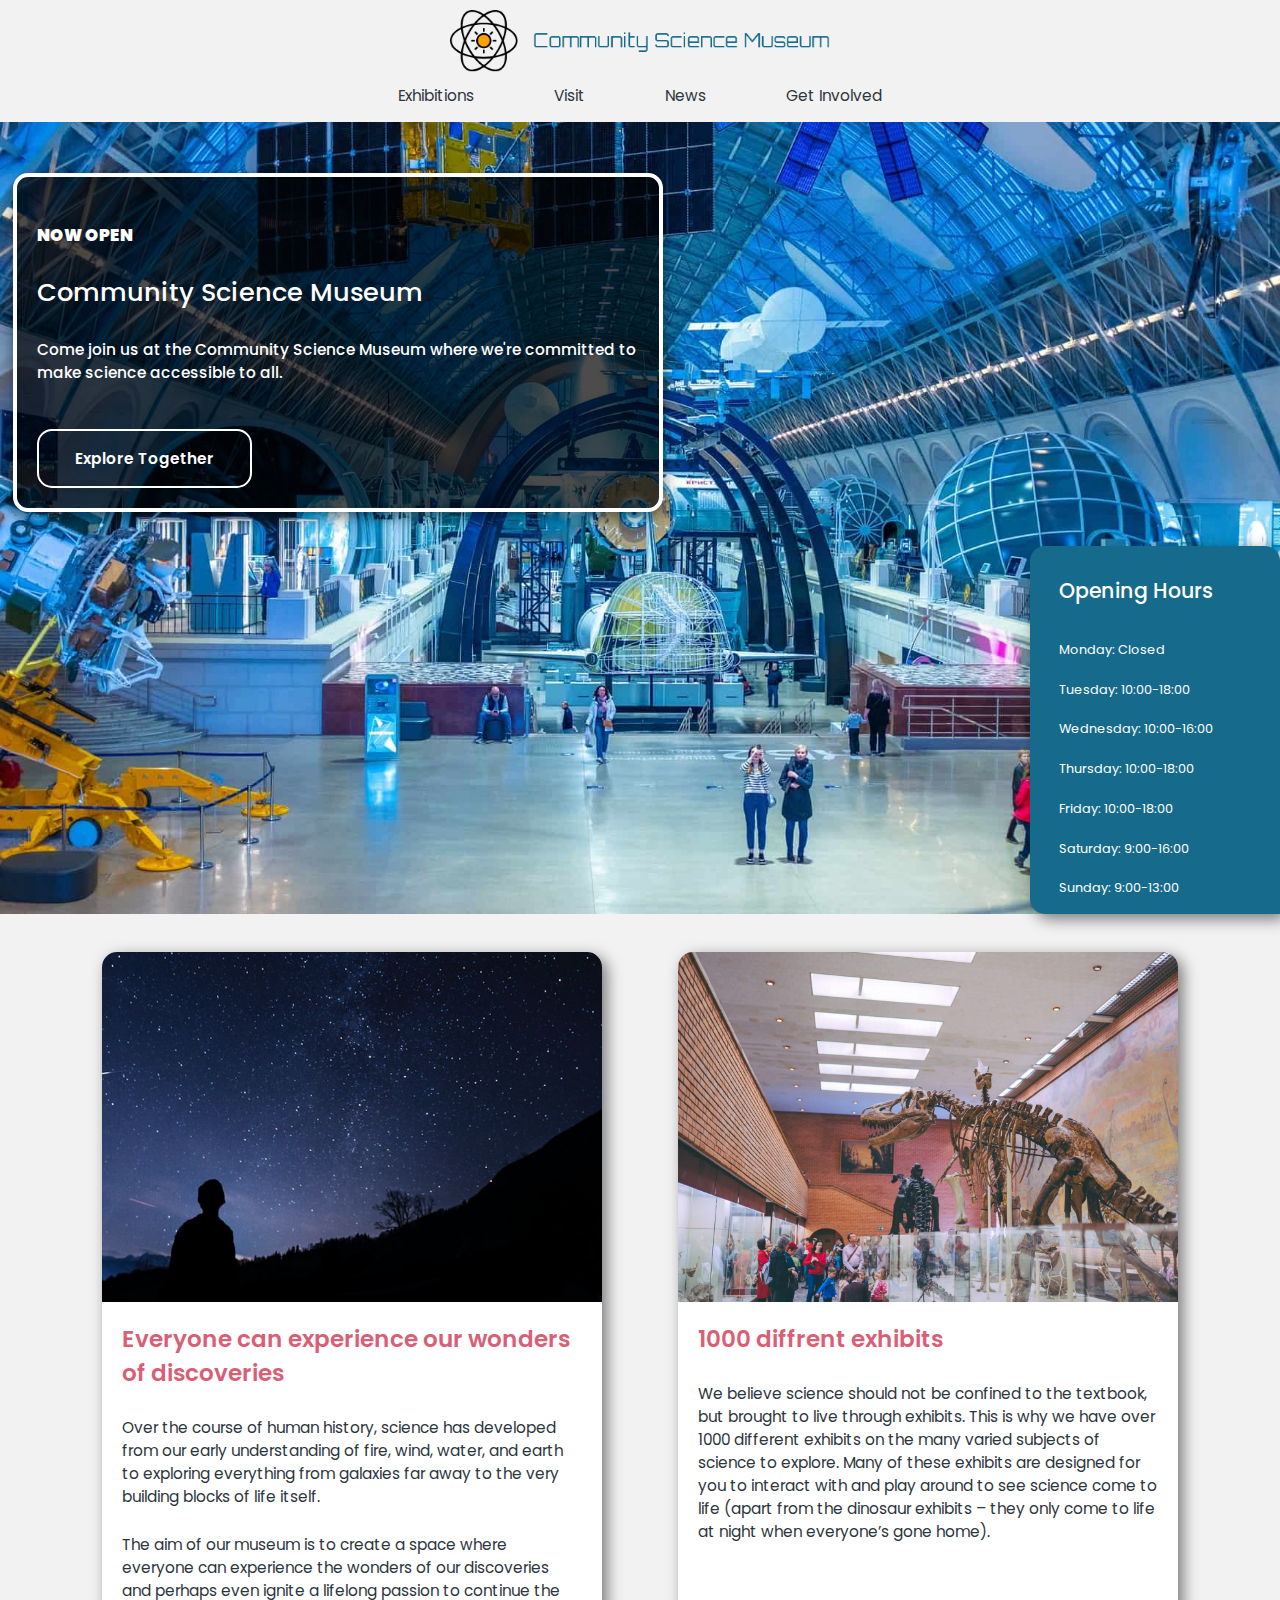
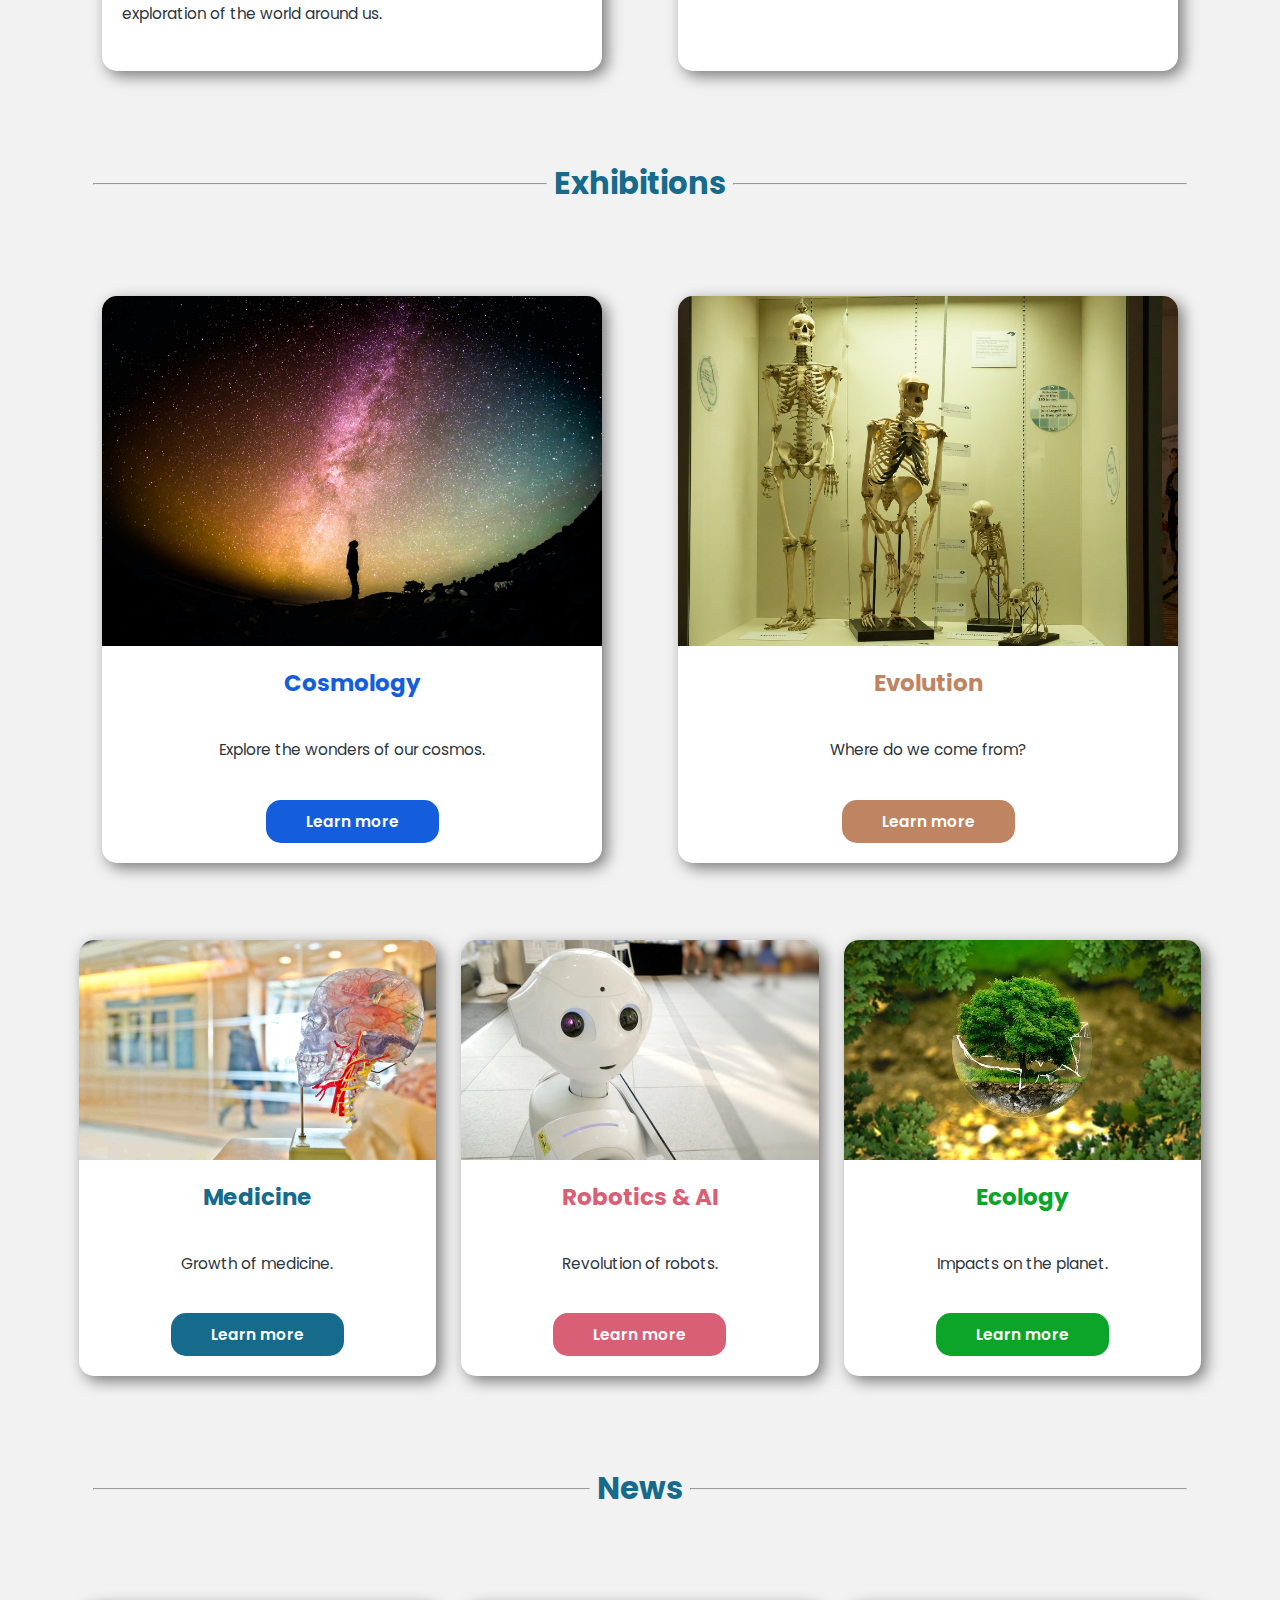
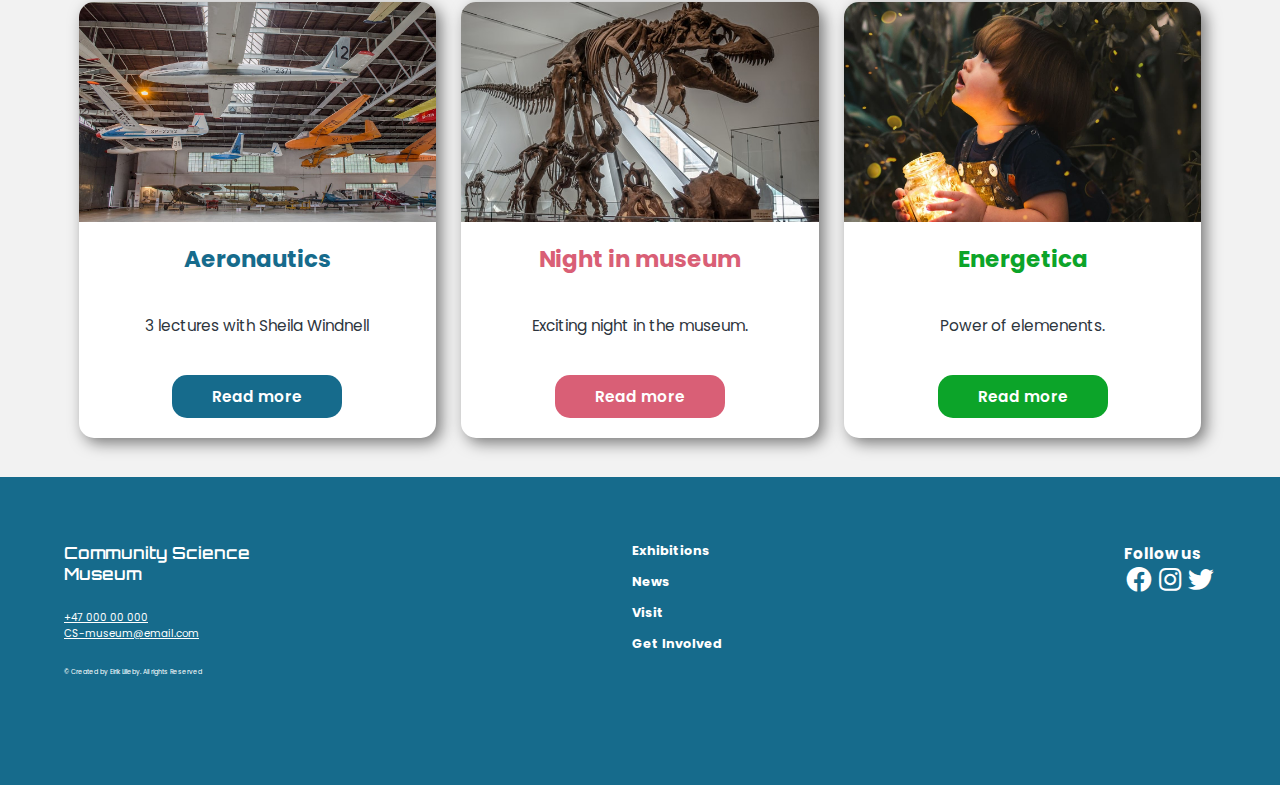
==== commit 7cc29908: "adjusted text" ====
--- a/index.html
+++ b/index.html
@@ -119,7 +119,7 @@
             <div class="img-container2"><img src="/images/evolution.jpg" alt="Three Skeletons in different sizes" /></div>
             <div class="text-container2">
               <h6 class="evo">Evolution</h6>
-              <p>Where to we come from?</p>
+              <p>Where do we come from?</p>
               <a href="exhibitions.html#evolution"><button class="card-btn card-btn2">Learn more</button></a>
             </div>
           </div>
@@ -139,7 +139,7 @@
             <div class="img-container3"><img src="/images/robot.jpg" alt="A little white AI robot" /></div>
             <div class="text-container3">
               <h6 class="robot">Robotics & AI</h6>
-              <p>Revolution of Robots.</p>
+              <p>Revolution of robots.</p>
               <a href="exhibitions.html#robot"><button class="card-btn card-btn4">Learn more</button></a>
             </div>
           </div>
--- a/styles/style.css
+++ b/styles/style.css
@@ -163,7 +163,7 @@
   flex-direction: column;
   padding: 10px;
   width: 170px;
-  height: 300px;
+  height: 250px;
   position: absolute;
   bottom: 0;
   right: 0;
@@ -185,7 +185,7 @@
 
 .info p {
   color: white;
-  font-size: 1.2rem;
+  font-size: 1rem;
   font-weight: 400;
   margin: 0.5rem 0 0.5rem 1.5rem;
 }
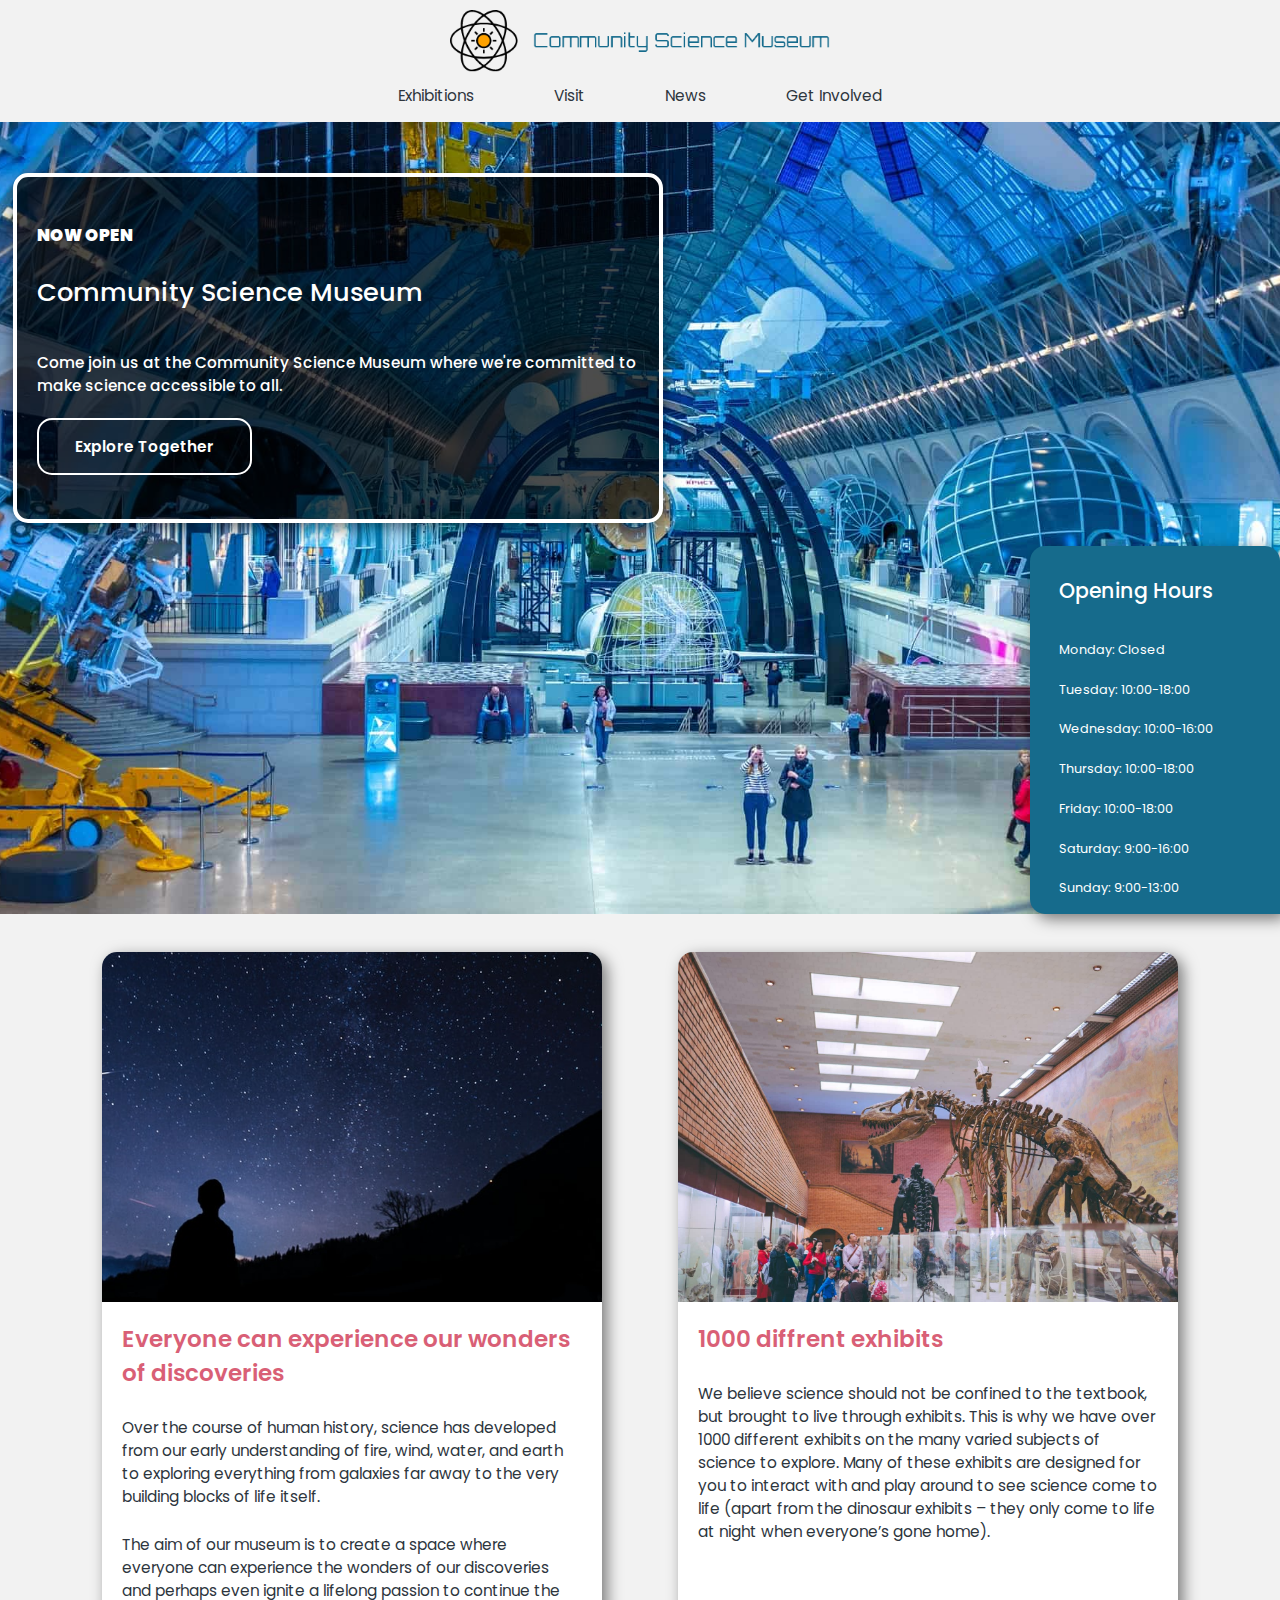
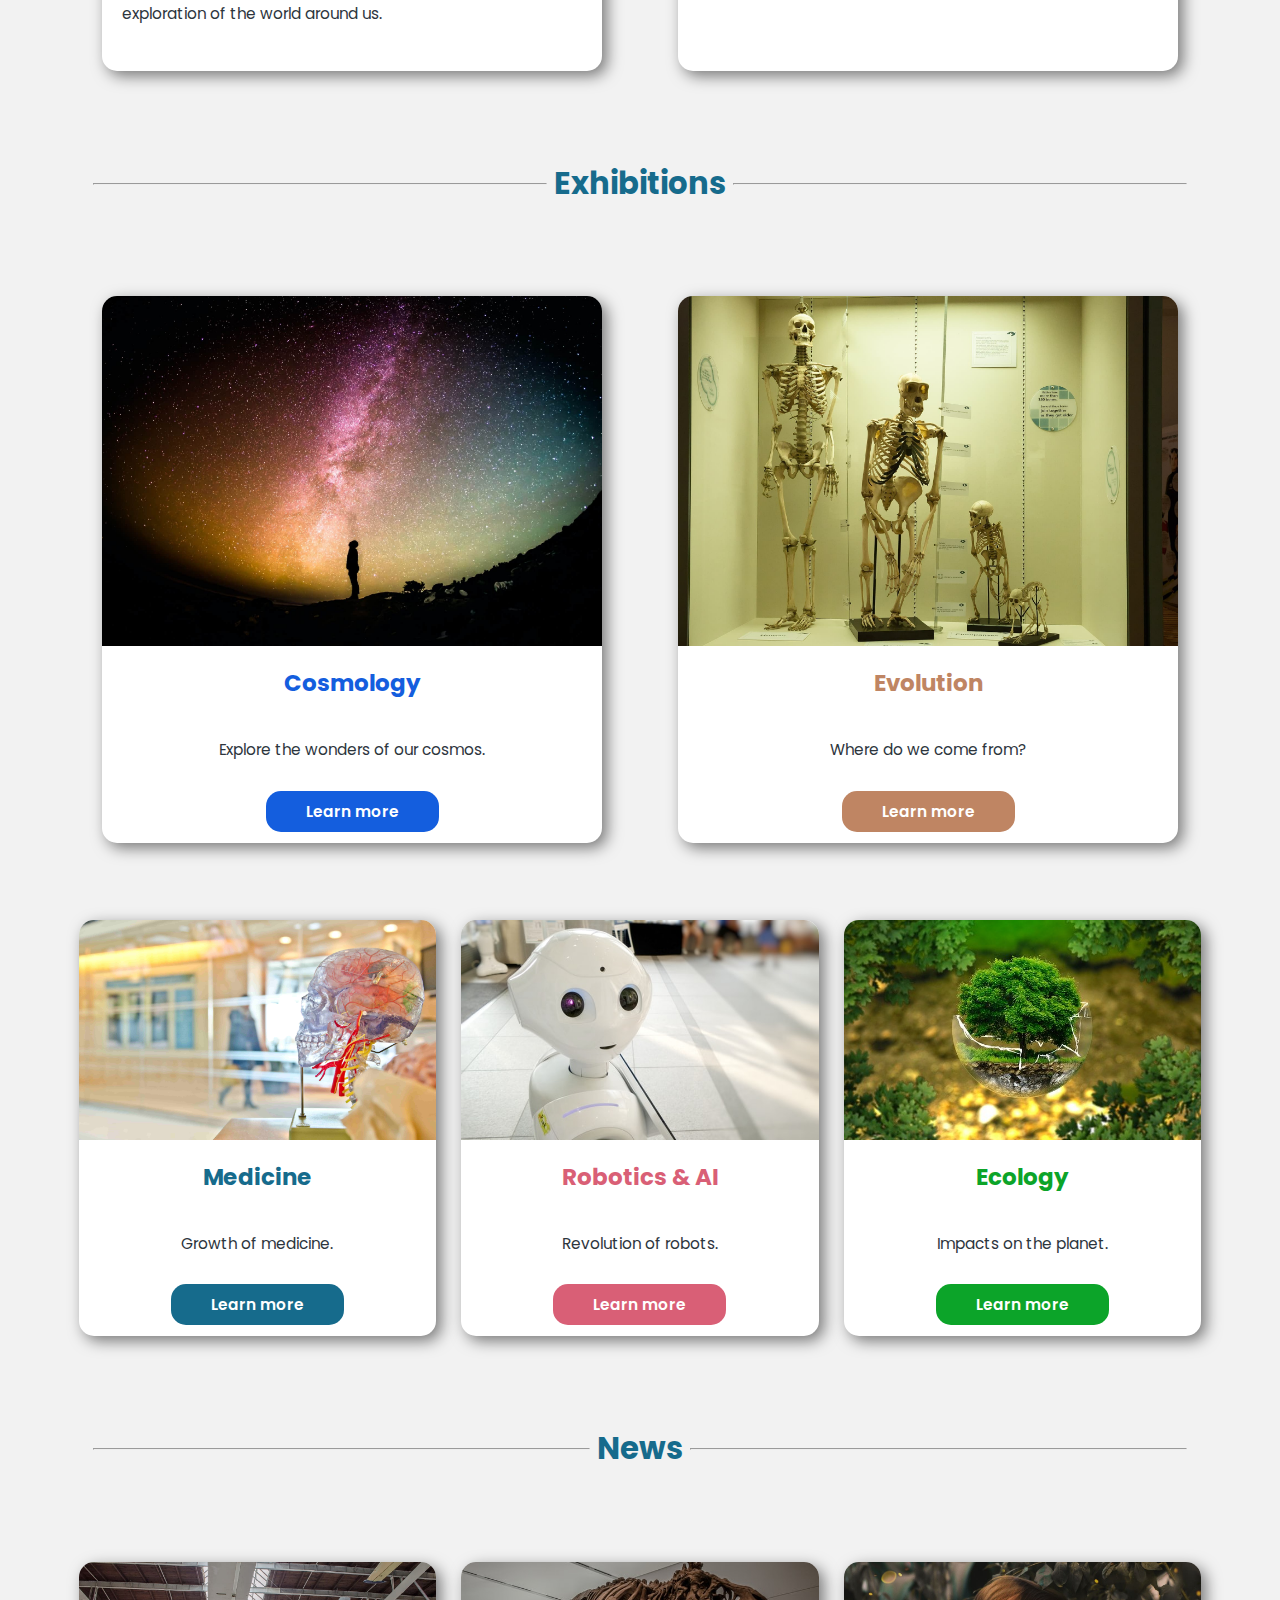
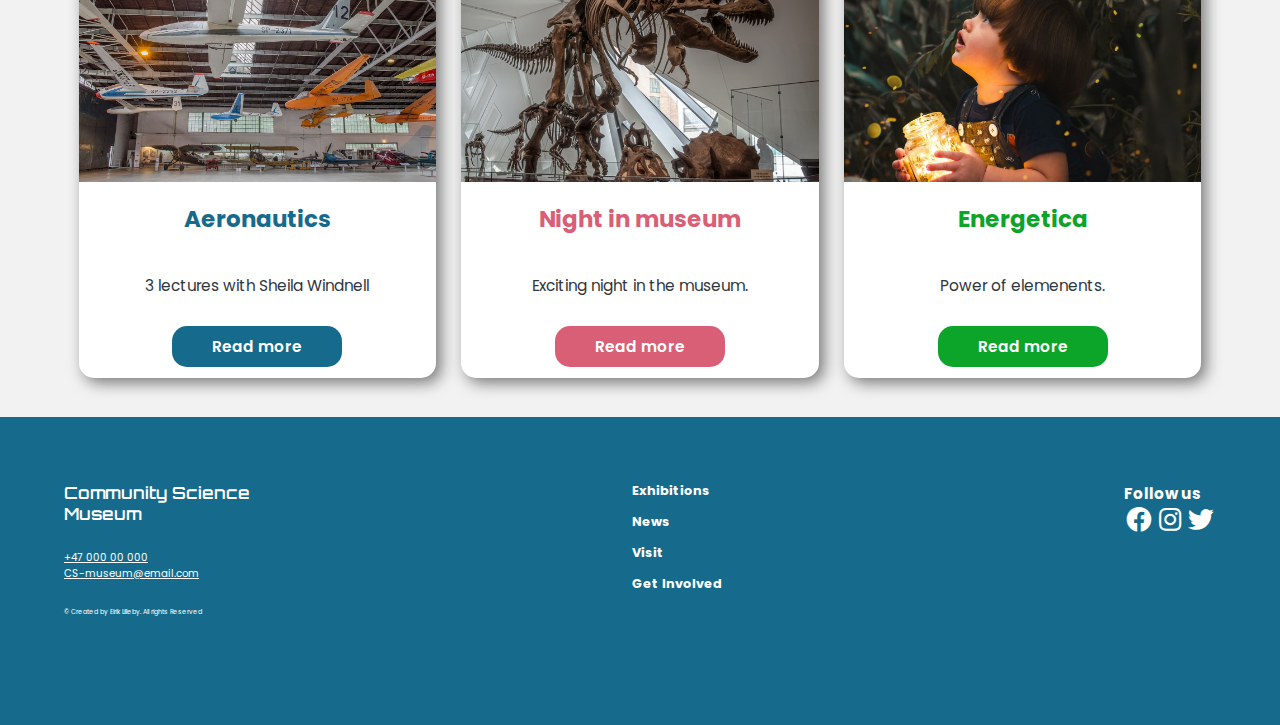
==== commit a9a7a34c: "cleaned code, updated functionality" ====
--- a/index.html
+++ b/index.html
@@ -3,17 +3,16 @@
   <head>
     <meta charset="UTF-8" />
     <meta name="viewport" content="width=device-width, initial-scale=1.0" />
-    <head>
-      <meta
-        name="description"
-        content="Community Science Museum where we're committed to make science accessible to all. Many discoveries, many different exhibitons, news, visit us, get involved."
-      />
-    </head>
+    <meta
+      name="description"
+      content="Community Science Museum where we're committed to make science accessible to all. Many discoveries, many different exhibitons, news, visit us, get involved."
+    />
     <link href="https://cdnjs.cloudflare.com/ajax/libs/font-awesome/5.12.1/css/all.min.css" rel="stylesheet" />
     <link rel="preconnect" href="https://fonts.gstatic.com" />
     <link href="https://fonts.googleapis.com/css2?family=Poppins:wght@400;500;600&display=swap" rel="stylesheet" />
     <link rel="preconnect" href="https://fonts.gstatic.com" />
     <link href="https://fonts.googleapis.com/css2?family=Orbitron:wght@400;700&display=swap" rel="stylesheet" />
+    <link rel="stylesheet" href="./styles/globas.css" />
     <link rel="stylesheet" href="/styles/style.css" />
     <title>Community Science Museum</title>
   </head>
@@ -43,7 +42,7 @@
           <p><strong>NOW OPEN</strong></p>
           <h1>Community Science Museum</h1>
           <h2>Come join us at the Community Science Museum where we're committed to make science accessible to all.</h2>
-          <a href="explore.html"><button class="explore-btn">Explore Together</button></a>
+          <a class="explore-btn" href="explore.html">Explore Together</a>
         </div>
 
         <div class="info">
@@ -59,151 +58,151 @@
       </div>
     </section>
 
-    <main>
-      <section class="info-section">
-        <div class="card-container">
-          <div class="card1">
-            <div class="img-container">
-              <img src="/images/discoveries.jpg" alt="Human looking up in blue sky with many stars" />
-            </div>
-            <div class="text-container">
-              <h4>Everyone can experience our wonders of discoveries</h4>
-              <p>
-                Over the course of human history, science has developed from our early understanding of fire, wind, water, and
-                earth to exploring everything from galaxies far away to the very building blocks of life itself.
-              </p>
-              <p>
-                The aim of our museum is to create a space where everyone can experience the wonders of our discoveries and
-                perhaps even ignite a lifelong passion to continue the exploration of the world around us.
-              </p>
-            </div>
-          </div>
-
-          <div class="card1">
-            <div class="img-container">
-              <img src="/images/exihbits.jpg" alt="exhibtion with dinosaurs and many people" />
-            </div>
-            <div class="text-container">
-              <h4>1000 diffrent exhibits</h4>
-              <p>
-                We believe science should not be confined to the textbook, but brought to live through exhibits. This is why we
-                have over 1000 different exhibits on the many varied subjects of science to explore. Many of these exhibits are
-                designed for you to interact with and play around to see science come to life (apart from the dinosaur exhibits –
-                they only come to life at night when everyone’s gone home).
-              </p>
-            </div>
-          </div>
-        </div>
-      </section>
-
-      <section class="exhibition">
-        <div class="title">
-          <hr />
-          <h5>Exhibitions</h5>
-          <hr />
-        </div>
-
-        <div class="ex-container">
-          <div class="card2">
-            <div class="img-container2">
-              <img src="/images/cosmos.jpg" alt="Human looking into a colorful sky with many stars" />
-            </div>
-            <div class="text-container2">
-              <h6 class="cosmo">Cosmology</h6>
-              <p>Explore the wonders of our cosmos.</p>
-              <a href="exhibitions.html#cosmos"><button class="card-btn card-btn1">Learn more</button></a>
-            </div>
-          </div>
-
-          <div class="card2">
-            <div class="img-container2"><img src="/images/evolution.jpg" alt="Three Skeletons in different sizes" /></div>
-            <div class="text-container2">
-              <h6 class="evo">Evolution</h6>
-              <p>Where do we come from?</p>
-              <a href="exhibitions.html#evolution"><button class="card-btn card-btn2">Learn more</button></a>
-            </div>
-          </div>
-        </div>
-
-        <div class="ex-container2">
-          <div class="card3">
-            <div class="img-container3"><img src="/images/biology.jpg" alt="a transparent skull" /></div>
-            <div class="text-container3">
-              <h6 class="bio">Medicine</h6>
-              <p>Growth of medicine.</p>
-              <a href="exhibitions.html#biology"><button class="card-btn card-btn3">Learn more</button></a>
-            </div>
-          </div>
-
-          <div class="card3">
-            <div class="img-container3"><img src="/images/robot.jpg" alt="A little white AI robot" /></div>
-            <div class="text-container3">
-              <h6 class="robot">Robotics & AI</h6>
-              <p>Revolution of robots.</p>
-              <a href="exhibitions.html#robot"><button class="card-btn card-btn4">Learn more</button></a>
-            </div>
-          </div>
-
-          <div class="card3">
-            <div class="img-container3"><img src="/images/ecology.jpg" alt="Green tree in a broken glass" /></div>
-            <div class="text-container3">
-              <h6 class="eco">Ecology</h6>
-              <p>Impacts on the planet.</p>
-              <a href="exhibitions.html#ecology"><button class="card-btn card-btn5">Learn more</button></a>
-            </div>
-          </div>
-        </div>
-      </section>
-
-      <section class="news">
-        <div class="title">
-          <hr />
-          <h5>News</h5>
-          <hr />
-        </div>
-
-        <div class="ex-container2">
-          <div class="card3">
-            <div class="img-container3">
-              <img
-                src="/images/aeuronautics.jpg"
-                alt="Many different planes hanging in hangar. White plane, orange plane, blue plane and brown plan"
-              />
-            </div>
-            <div class="text-container3">
-              <h6 class="bio">Aeronautics</h6>
-              <p>3 lectures with Sheila Windnell</p>
-              <a href="news.html#aero"><button class="card-btn card-btn3">Read more</button></a>
-            </div>
-          </div>
-
-          <div class="card3">
-            <div class="img-container3">
-              <img src="/images/night.jpg" alt="Bones of old dinosaurs standing in a exhibtion. tyranosaur rex." />
-            </div>
-            <div class="text-container3">
-              <h6 class="robot">Night in museum</h6>
-              <p>Exciting night in the museum.</p>
-              <a href="news.html#night"><button class="card-btn card-btn4">Read more</button></a>
-            </div>
-          </div>
-
-          <div class="card3">
-            <div class="img-container3">
-              <img
-                src="/images/energetica.jpg"
-                alt="a little kid holding a glass with sprouting energy with a big green plant in background"
-              />
-            </div>
-            <div class="text-container3">
-              <h6 class="eco">Energetica</h6>
-              <p>Power of elemenents.</p>
-              <a href="news.html#energy"><button class="card-btn card-btn5">Read more</button></a>
-            </div>
-          </div>
-        </div>
-      </section>
+    <main class="info-section">
+      <div class="card-container">
+        <div class="card1">
+          <div class="img-container">
+            <img src="/images/discoveries.jpg" alt="Human looking up in blue sky with many stars" />
+          </div>
+          <div class="text-container">
+            <h4>Everyone can experience our wonders of discoveries</h4>
+            <p>
+              Over the course of human history, science has developed from our early understanding of fire, wind, water,
+              and earth to exploring everything from galaxies far away to the very building blocks of life itself.
+            </p>
+            <p>
+              The aim of our museum is to create a space where everyone can experience the wonders of our discoveries
+              and perhaps even ignite a lifelong passion to continue the exploration of the world around us.
+            </p>
+          </div>
+        </div>
+
+        <div class="card1">
+          <div class="img-container">
+            <img src="/images/exihbits.jpg" alt="exhibtion with dinosaurs and many people" />
+          </div>
+          <div class="text-container">
+            <h4>1000 diffrent exhibits</h4>
+            <p>
+              We believe science should not be confined to the textbook, but brought to live through exhibits. This is
+              why we have over 1000 different exhibits on the many varied subjects of science to explore. Many of these
+              exhibits are designed for you to interact with and play around to see science come to life (apart from the
+              dinosaur exhibits – they only come to life at night when everyone’s gone home).
+            </p>
+          </div>
+        </div>
+      </div>
     </main>
+
+    <section class="exhibition">
+      <div class="title">
+        <hr />
+        <h5>Exhibitions</h5>
+        <hr />
+      </div>
+
+      <div class="ex-container">
+        <div class="card2">
+          <div class="img-container2">
+            <img src="/images/cosmos.jpg" alt="Human looking into a colorful sky with many stars" />
+          </div>
+          <div class="text-container2">
+            <h6 class="cosmo">Cosmology</h6>
+            <p>Explore the wonders of our cosmos.</p>
+            <a class="card-btn card-btn1" href="exhibitions.html#cosmos">Learn more</a>
+          </div>
+        </div>
+
+        <div class="card2">
+          <div class="img-container2">
+            <img src="/images/evolution.jpg" alt="Three Skeletons in different sizes" />
+          </div>
+          <div class="text-container2">
+            <h6 class="evo">Evolution</h6>
+            <p>Where do we come from?</p>
+            <a class="card-btn card-btn2" href="exhibitions.html#evolution">Learn more</a>
+          </div>
+        </div>
+      </div>
+
+      <div class="ex-container2">
+        <div class="card3">
+          <div class="img-container3"><img src="/images/biology.jpg" alt="a transparent skull" /></div>
+          <div class="text-container3">
+            <h6 class="bio">Medicine</h6>
+            <p>Growth of medicine.</p>
+            <a class="card-btn card-btn3" href="exhibitions.html#biology">Learn more</a>
+          </div>
+        </div>
+
+        <div class="card3">
+          <div class="img-container3"><img src="/images/robot.jpg" alt="A little white AI robot" /></div>
+          <div class="text-container3">
+            <h6 class="robot">Robotics & AI</h6>
+            <p>Revolution of robots.</p>
+            <a class="card-btn card-btn4" href="exhibitions.html#robot">Learn more</a>
+          </div>
+        </div>
+
+        <div class="card3">
+          <div class="img-container3"><img src="/images/ecology.jpg" alt="Green tree in a broken glass" /></div>
+          <div class="text-container3">
+            <h6 class="eco">Ecology</h6>
+            <p>Impacts on the planet.</p>
+            <a class="card-btn card-btn5" href="exhibitions.html#ecology">Learn more</a>
+          </div>
+        </div>
+      </div>
+    </section>
+
+    <section class="news">
+      <div class="title">
+        <hr />
+        <h5>News</h5>
+        <hr />
+      </div>
+
+      <div class="ex-container2">
+        <div class="card3">
+          <div class="img-container3">
+            <img
+              src="/images/aeuronautics.jpg"
+              alt="Many different planes hanging in hangar. White plane, orange plane, blue plane and brown plan"
+            />
+          </div>
+          <div class="text-container3">
+            <h6 class="bio">Aeronautics</h6>
+            <p>3 lectures with Sheila Windnell</p>
+            <a class="card-btn card-btn3" href="news.html#aero">Read more</a>
+          </div>
+        </div>
+
+        <div class="card3">
+          <div class="img-container3">
+            <img src="/images/night.jpg" alt="Bones of old dinosaurs standing in a exhibtion. tyranosaur rex." />
+          </div>
+          <div class="text-container3">
+            <h6 class="robot">Night in museum</h6>
+            <p>Exciting night in the museum.</p>
+            <a class="card-btn card-btn4" href="news.html#night">Read more</a>
+          </div>
+        </div>
+
+        <div class="card3">
+          <div class="img-container3">
+            <img
+              src="/images/energetica.jpg"
+              alt="a little kid holding a glass with sprouting energy with a big green plant in background"
+            />
+          </div>
+          <div class="text-container3">
+            <h6 class="eco">Energetica</h6>
+            <p>Power of elemenents.</p>
+            <a class="card-btn card-btn5" href="news.html#energy">Read more</a>
+          </div>
+        </div>
+      </div>
+    </section>
 
     <footer>
       <div class="container-footer">
--- a/styles/globas.css
+++ b/styles/globas.css
@@ -0,0 +1,219 @@
+/* GLOBAL STYLES */
+* {
+  margin: 0;
+  padding: 0;
+  box-sizing: border-box;
+  font-family: "Poppins", sans-serif;
+}
+
+body {
+  background: #f2f2f2;
+}
+
+html {
+  font-size: 62.5%;
+}
+
+a,
+li {
+  color: #2d353d;
+  text-decoration: none;
+  list-style: none;
+  font-size: 1.2rem;
+  padding-bottom: 1rem;
+}
+
+h1 {
+  font-size: 2rem;
+  color: white;
+  font-weight: 500;
+}
+
+h2 {
+  font-size: 1.2rem;
+  font-weight: 400;
+}
+
+h4 {
+  color: #d95f76;
+  font-size: 1.8rem;
+  font-weight: 600;
+}
+
+h5 {
+  font-size: 2.4rem;
+  color: #166b8c;
+}
+
+h6 {
+  font-size: 1.8rem;
+}
+
+p {
+  color: #2d353d;
+  font-size: 1.2rem;
+}
+
+/* NAV SECTION */
+
+header {
+  min-height: 12vh;
+  z-index: 100;
+  position: static;
+}
+
+#logo {
+  width: 300px;
+  padding: 10px;
+}
+
+nav,
+#hamburger-menu {
+  display: none;
+}
+
+nav li,
+nav a {
+  display: block;
+}
+
+nav a {
+  text-align: center;
+  padding: 2px 0;
+}
+
+nav a:hover {
+  font-weight: 600;
+  color: #166b8c;
+}
+
+.hamburger-label {
+  float: right;
+  color: #2d353d;
+  padding: 10px;
+  font-size: 1.5rem;
+  display: block;
+  margin-top: 1.2rem;
+}
+
+#hamburger-menu:checked ~ nav {
+  display: block;
+}
+
+.target {
+  font-weight: bold;
+}
+
+/* FOOTER */
+footer {
+  min-height: 20vh;
+  background: #166b8c;
+  display: flex;
+  justify-content: center;
+  align-self: center;
+  flex-wrap: wrap;
+}
+
+.container-footer {
+  width: 90%;
+  height: 30vh;
+  margin-top: 3rem;
+  display: flex;
+  align-items: center;
+  justify-content: space-between;
+}
+
+.title-footer {
+  font-family: "Orbitron", sans-serif;
+  color: white;
+  font-size: 1.3rem;
+}
+
+.contact {
+  font-size: 0.8rem;
+  margin: 2rem 0;
+  color: white;
+  text-decoration: underline;
+}
+
+.copy {
+  font-size: 0.5rem;
+  color: white;
+}
+
+.footer1 {
+  height: 80%;
+}
+
+.footer2 {
+  height: 80%;
+  margin: 0 2rem;
+}
+
+.footer2 h5 {
+  color: white;
+  font-size: 1rem;
+  margin-bottom: 1rem;
+  transition: 0.5s;
+}
+
+.footer2 h5:hover {
+  color: #2d353d;
+}
+
+.social-container {
+  height: 80%;
+  padding-left: 20px;
+}
+
+.fa-facebook,
+.fa-instagram,
+.fa-twitter {
+  color: white;
+  font-size: 2rem;
+  padding: 2px;
+  transition: 0.5s;
+}
+
+.fa-facebook:hover,
+.fa-instagram:hover,
+.fa-twitter:hover {
+  color: #2d353d;
+  cursor: pointer;
+}
+
+.social-container h6 {
+  font-size: 1.2rem;
+  color: white;
+}
+
+/* MEDIA QUEIRES */
+
+@media (min-width: 768px) {
+  /* NAV */
+
+  #logo {
+    width: 400px;
+    display: flex;
+    margin: auto;
+  }
+  nav {
+    display: inline-block;
+    display: flex;
+    justify-content: center;
+  }
+  .hamburger-label {
+    display: none;
+  }
+  nav a:hover {
+    border: none;
+  }
+  ul {
+    display: flex;
+    justify-content: center;
+  }
+  nav a {
+    padding: 2px 40px;
+    display: inline-block;
+  }
+}
--- a/styles/style.css
+++ b/styles/style.css
@@ -1,110 +1,8 @@
-/* GLOBAL STYLES */
-* {
-  margin: 0;
-  padding: 0;
-  box-sizing: border-box;
-  font-family: "Poppins", sans-serif;
-}
-
-body {
-  background: #f2f2f2;
-}
-
-html {
-  font-size: 62.5%;
-}
-
-a,
-li {
-  color: #2d353d;
-  text-decoration: none;
-  list-style: none;
-  font-size: 1.2rem;
-  padding-bottom: 1rem;
-}
-
-h1 {
-  font-size: 2rem;
-  color: white;
-  font-weight: 500;
-}
-
-h2 {
-  font-size: 1.2rem;
-  font-weight: 400;
-}
-
-h4 {
-  color: #d95f76;
-  font-size: 1.8rem;
-  font-weight: 600;
-}
-
-h5 {
-  font-size: 2.4rem;
-  color: #166b8c;
-}
-
-h6 {
-  font-size: 1.8rem;
-}
-
-p {
-  color: #2d353d;
-  font-size: 1.2rem;
-}
-
-/* NAV SECTION */
-
-header {
-  min-height: 12vh;
-  z-index: 100;
-  position: static;
-}
-
-#logo {
-  width: 300px;
-  padding: 10px;
-}
-
-nav,
-#hamburger-menu {
-  display: none;
-}
-
-nav li,
-nav a {
-  display: block;
-}
-
-nav a {
-  text-align: center;
-  padding: 2px 0;
-}
-
-nav a:hover {
-  font-weight: 600;
-  color: #166b8c;
-}
-
-.hamburger-label {
-  float: right;
-  color: #2d353d;
-  padding: 10px;
-  font-size: 1.5rem;
-  display: block;
-  margin-top: 1.2rem;
-}
-
-#hamburger-menu:checked ~ nav {
-  display: block;
-}
-
 /* MAIN PAGE */
 
 .hero {
   min-height: 88vh;
-  background: url(/images/community\ science\ museum.jpg);
+  background: url(/images/communitysciencemuseum.jpg);
   background-size: cover;
   background-position: center;
   display: flex;
@@ -129,7 +27,7 @@
 
 .container h2 {
   color: white;
-  margin-top: 1rem;
+  margin: 3rem 0rem;
   font-weight: 500;
 }
 
@@ -410,125 +308,21 @@
   border: solid 1px#0CA429;
 }
 
-/* FOOTER */
-footer {
-  min-height: 20vh;
-  background: #166b8c;
-  display: flex;
-  justify-content: center;
-  align-self: center;
-  flex-wrap: wrap;
-}
-
-.container-footer {
-  width: 90%;
-  height: 30vh;
-  margin-top: 3rem;
-  display: flex;
-  align-items: center;
-  justify-content: space-between;
-}
-
-.title-footer {
-  font-family: "Orbitron", sans-serif;
-  color: white;
-  font-size: 1.3rem;
-}
-
-.contact {
-  font-size: 0.8rem;
-  margin: 2rem 0;
-  color: white;
-  text-decoration: underline;
-}
-
-.copy {
-  font-size: 0.5rem;
-  color: white;
-}
-
-.footer1 {
-  height: 80%;
-}
-
-.footer2 {
-  height: 80%;
-}
-
-.footer2 h5 {
-  color: white;
-  font-size: 1rem;
-  margin-bottom: 1rem;
-  transition: 0.5s;
-}
-
-.footer2 h5:hover {
-  color: #2d353d;
-}
-
-.social-container {
-  height: 80%;
-  padding-left: 20px;
-}
-
-.fa-facebook,
-.fa-instagram,
-.fa-twitter {
-  color: white;
-  font-size: 2rem;
-  padding: 2px;
-  transition: 0.5s;
-}
-
-.fa-facebook:hover,
-.fa-instagram:hover,
-.fa-twitter:hover {
-  color: #2d353d;
-  cursor: pointer;
-}
-
-.social-container h6 {
-  font-size: 1.2rem;
-  color: white;
-}
-
 /* MEDIA QUEIRES */
 
 @media (min-width: 768px) {
-  /* NAV */
-
-  #logo {
-    width: 400px;
-    display: flex;
-    margin: auto;
-  }
-  nav {
-    display: inline-block;
-    display: flex;
-    justify-content: center;
-  }
-  .hamburger-label {
-    display: none;
-  }
-  nav a:hover {
-    border: none;
-  }
-  ul {
-    display: flex;
-    justify-content: center;
-  }
-  nav a {
-    padding: 2px 40px;
-    display: inline-block;
-  }
-
   /* HERO SECTION */
 
   .container {
     width: 450px;
+    height: 300px;
   }
   .info {
     width: 200px;
+  }
+
+  .container h2 {
+    margin: 4rem 0;
   }
 
   /* INFO CARDS */
@@ -556,7 +350,7 @@
 
   .container {
     width: 650px;
-    height: auto;
+    height: 350px;
   }
 
   .container p {
@@ -564,7 +358,7 @@
   }
 
   .container h2 {
-    margin: 2rem 0;
+    margin: 3rem 0;
   }
   .explore-btn {
     padding: 16px 36px;
